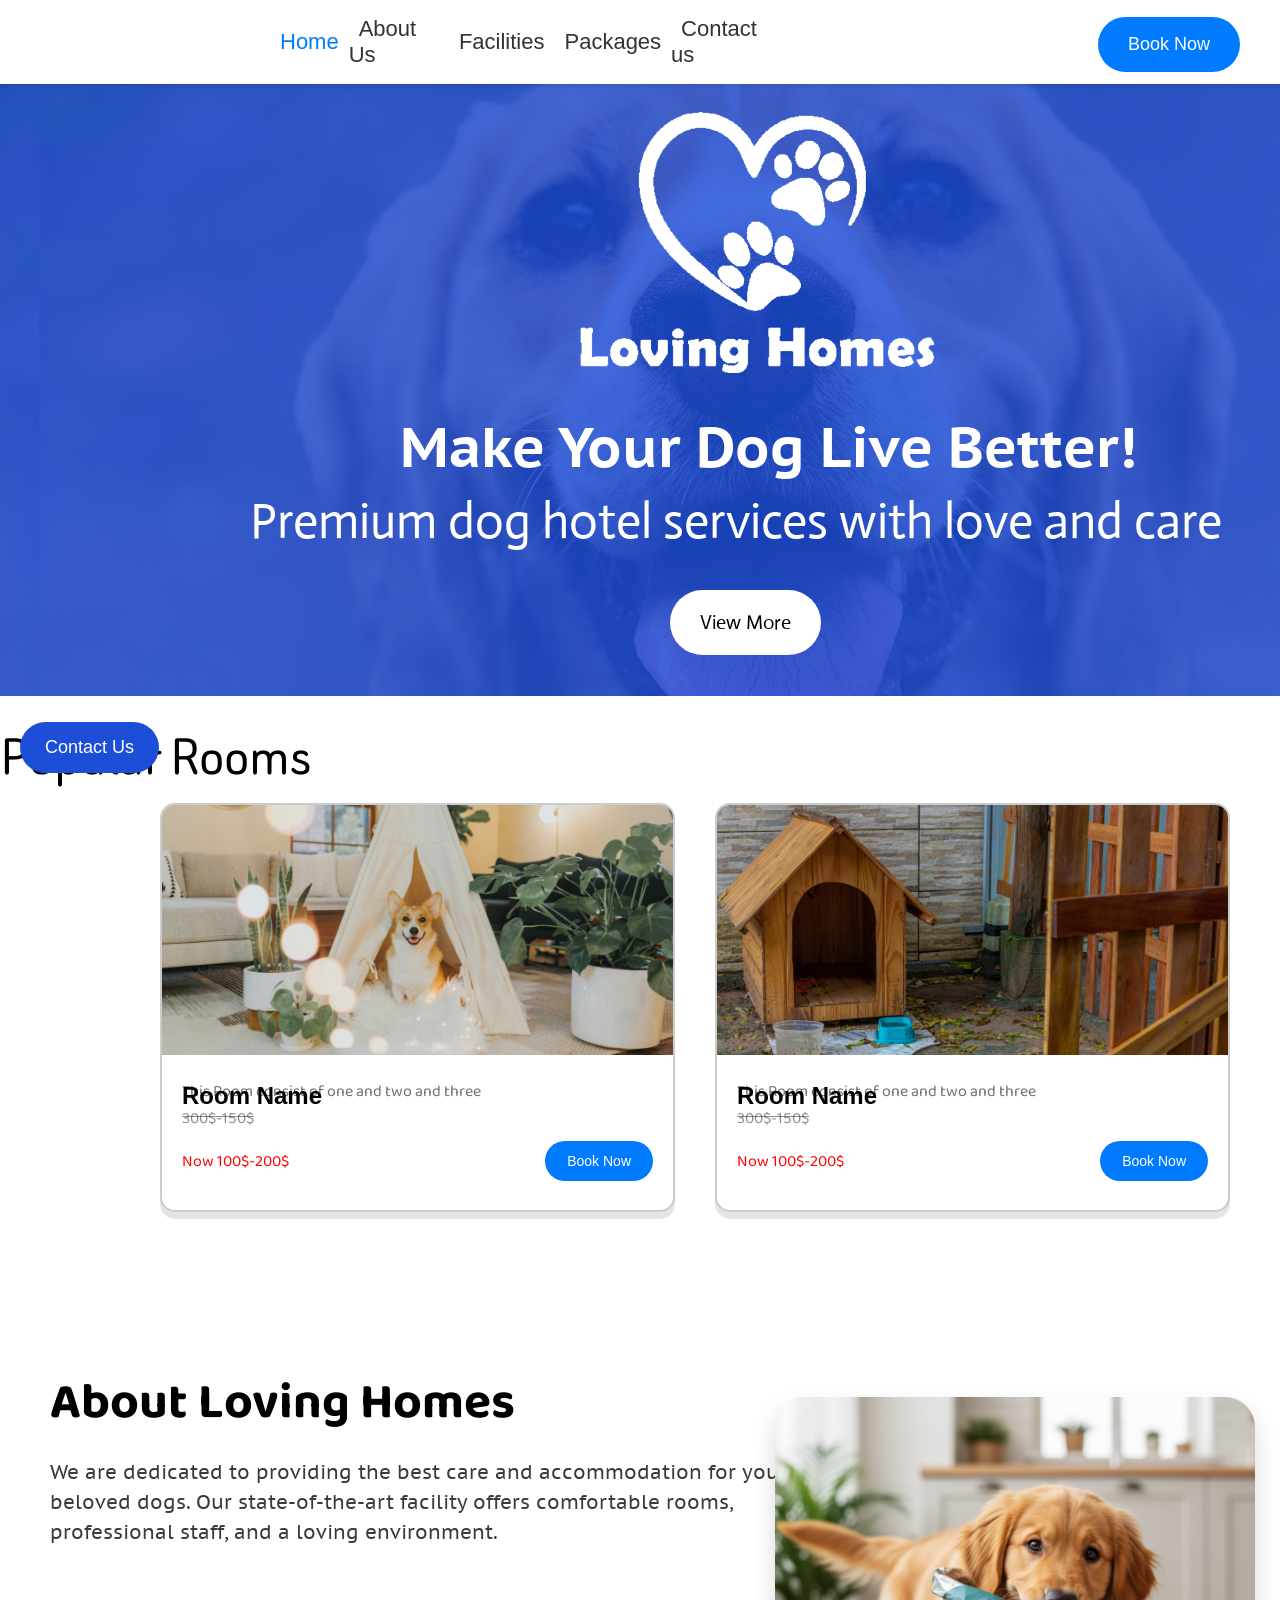
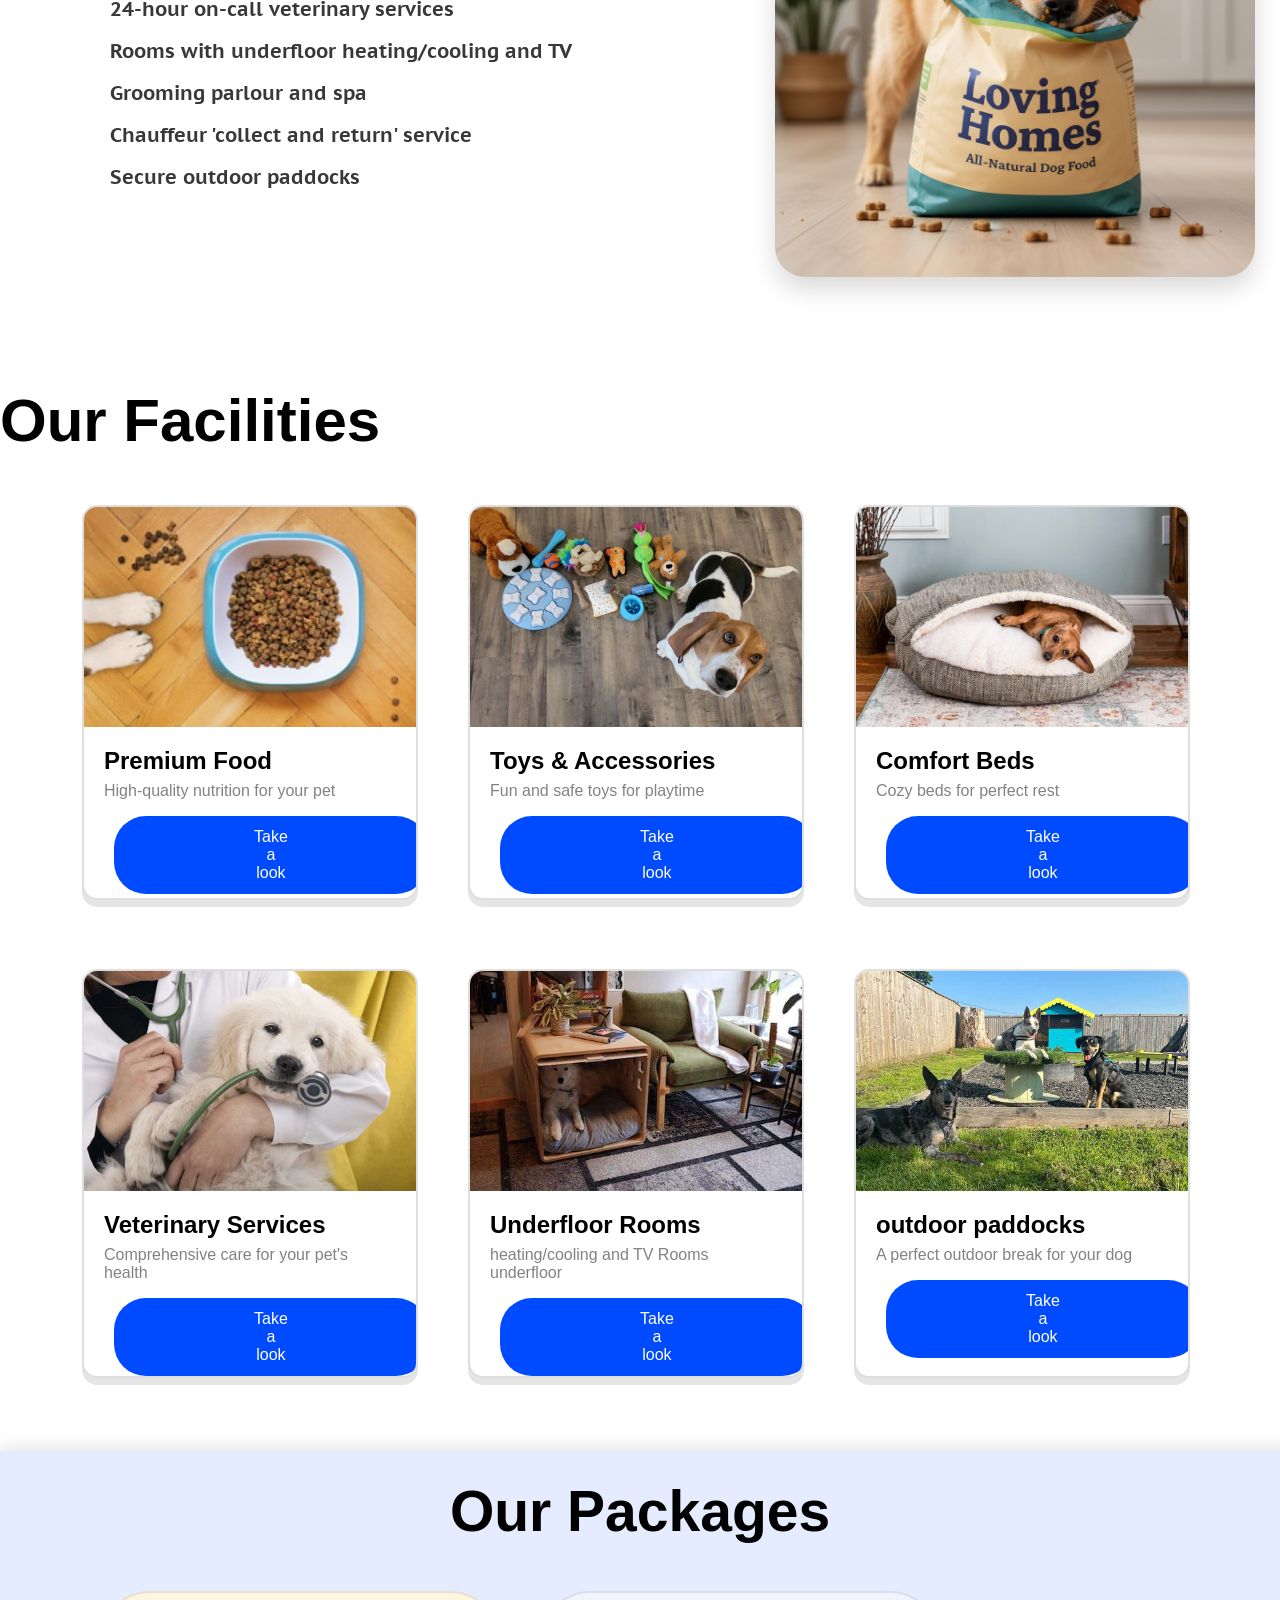
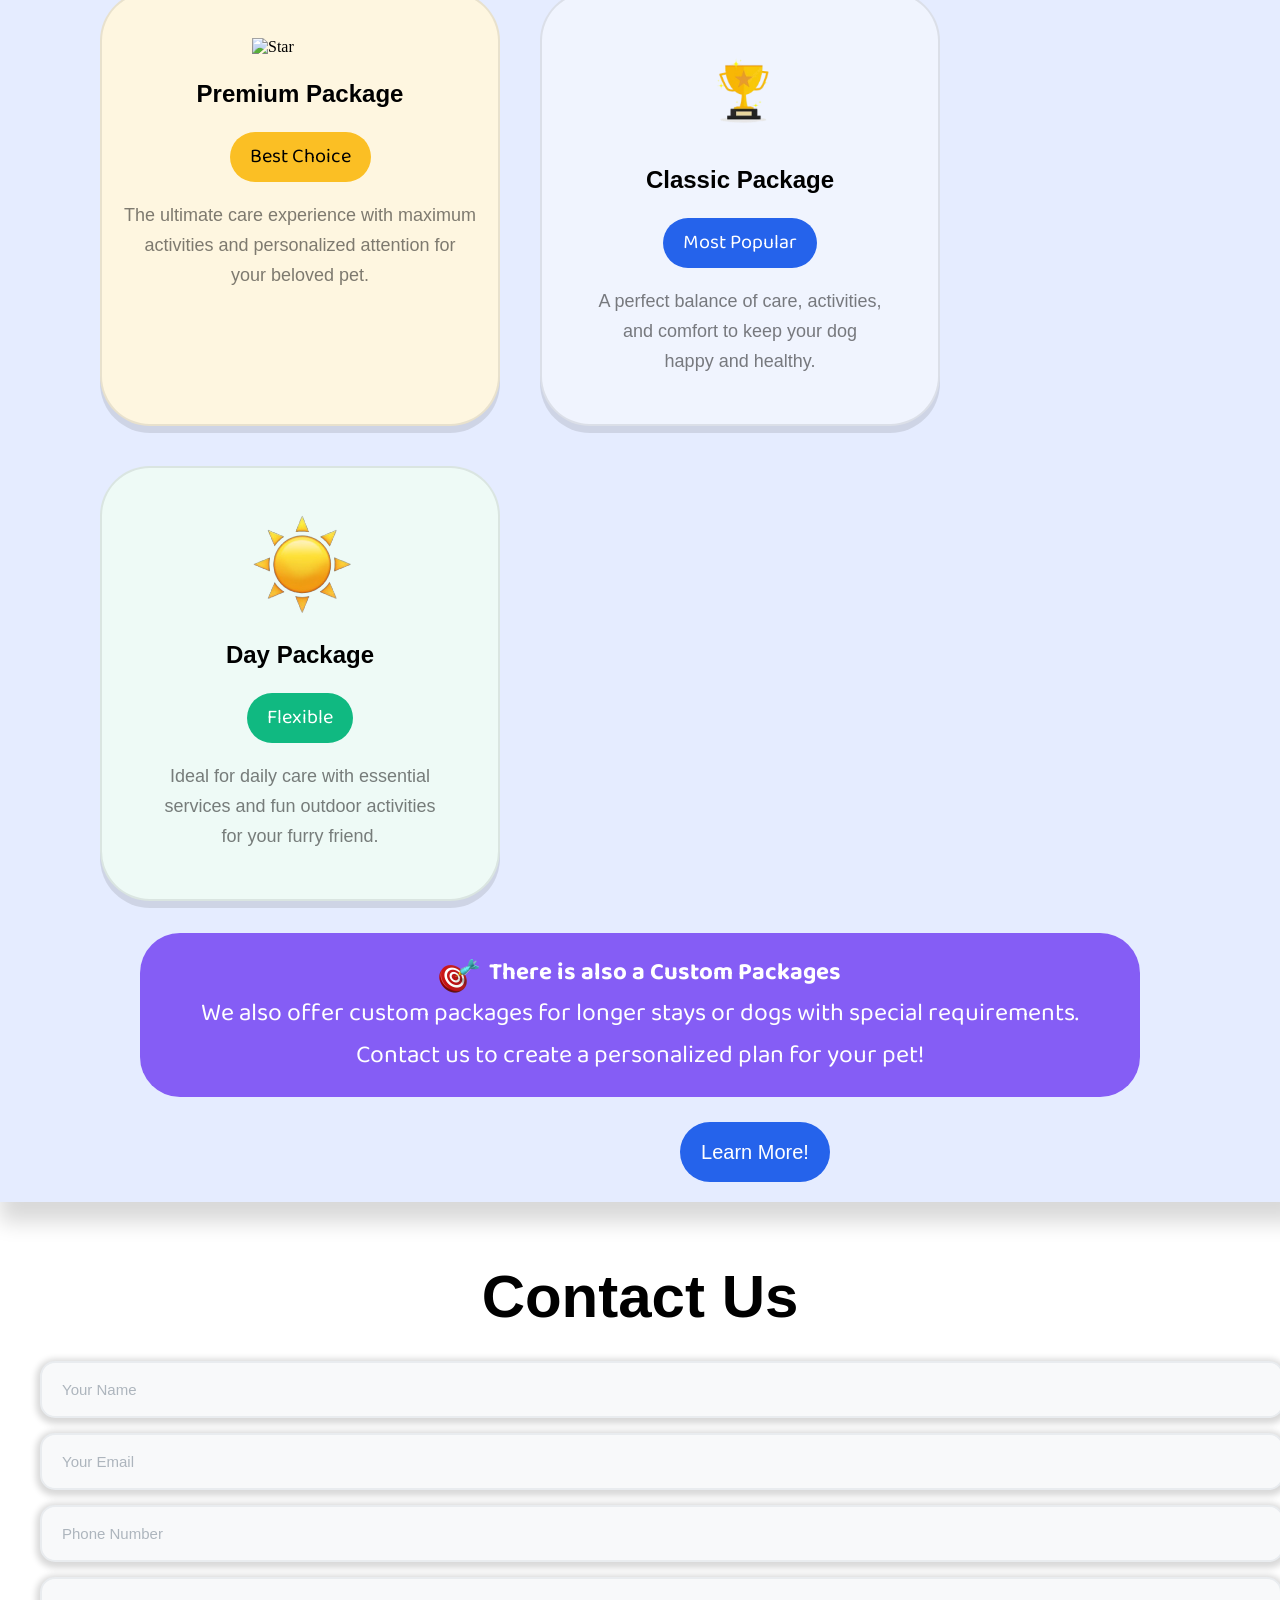
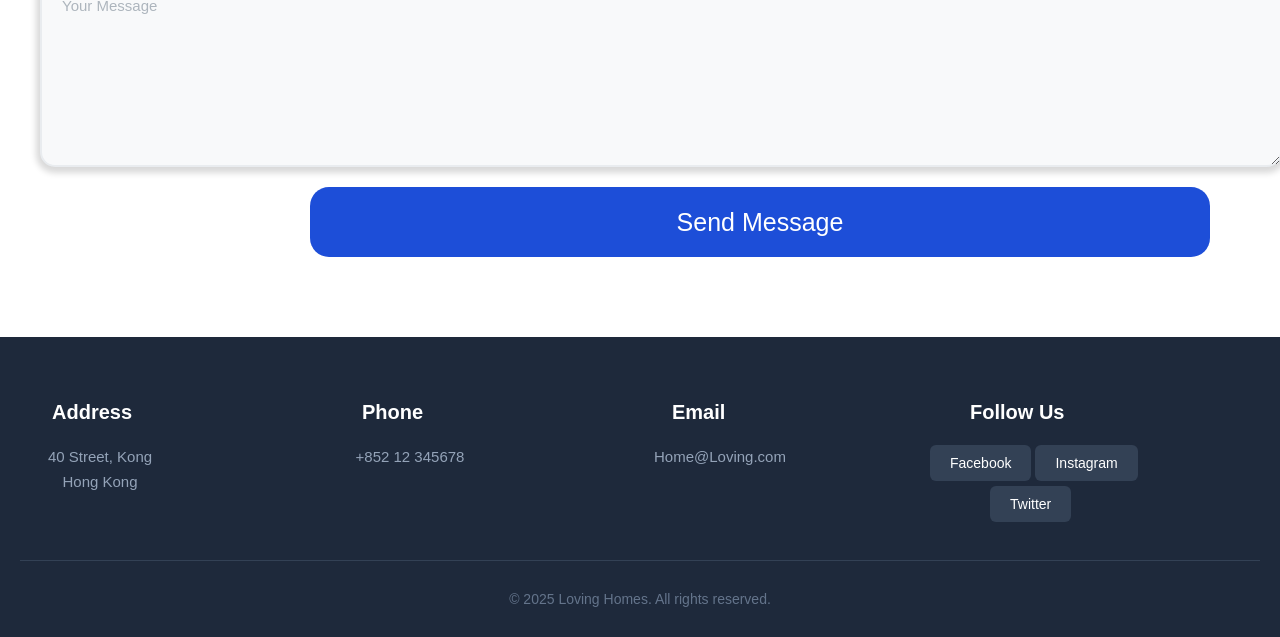
==== Homepage.html @ ef394ba6 "Add files via upload" ====
<!DOCTYPE html>
<html lang="en">
<head>
    <meta charset="UTF-8">
    <meta name="viewport" content="width=device-width, initial-scale=1.0">
    <title>Home Page</title>
    <link rel="stylesheet" href="HomePage.css">
    <link rel="stylesheet" href="https://cdnjs.cloudflare.com/ajax/libs/font-awesome/7.0.1/css/all.min.css" integrity="sha512-2SwdPD6INVrV/lHTZbO2nodKhrnDdJK9/kg2XD1r9uGqPo1cUbujc+IYdlYdEErWNu69gVcYgdxlmVmzTWnetw==" crossorigin="anonymous" referrerpolicy="no-referrer" />
    <link rel="preconnect" href="https://fonts.googleapis.com">
<link rel="preconnect" href="https://fonts.gstatic.com" crossorigin>
<link href="https://fonts.googleapis.com/css2?family=Actor&family=Anton&family=Baloo+Da+2:wght@400..800&family=Beiruti:wght@200..900&family=Noto+Kufi+Arabic:wght@100..900&family=Noto+Naskh+Arabic:wght@400..700&family=PT+Sans+Caption:wght@400;700&display=swap" rel="stylesheet">
<script src="Homepage.js"></script>
</head>
<body>
    <nav class="main-nav">
        <div class="logo-container">
            <img src="Imgaes\Untitled-1-Recovered.png"alt="logo">
        </div>
        <ul class="nav-links">
            <li><a href="#home"  class="active">Home</a></li>
            <li><a href="#about">About Us</a></li>
            <li><a href="#Facilities">Facilities</a></li>
            <li><a href="#Packages">Packages</a></li>
            <li><a href="#contact">Contact us</a></li>
            <div class="space">
        <button class="nav_btn">Book Now</button>
    </div>
        </ul>
    </nav>
    <section id="home">
    <div class="backblue">
        <div>
            <p class="maket">Make Your Dog Live Better!</p>
            <div>
            <p class="pret">Premium dog hotel services with love and care</p>
            <div class="blueimg">
            <button class="btn_img">View More</button>
            <img class="dogimg" src="Imgaes\backblueworkb.png" alt="blue backround">
        </div>
    </div>
</div>
</div>
</section>
 <section id="popular-rooms">
<div class="poproom">  
    <p class="roomtxt">Popular Rooms</p>
    <div>
        <button class="btn_pop">Contact Us</button>
    </div>
<div class="room_grid">
    <div class="room_card">
        <div class="room_image">
        <img src="Imgaes\Cards\image.png" alt="Room 1 image">
        </div>
        <div class="card_content">
        <h2>Room Name</h2>
        <i class="fa-regular fa-bookmark"></i>
        <p>This Room consist of one and two and three <br> <del>300$-150$</del> </p>
        <p class="redtext">Now 100$-200$</p>
        <div class="card_button">
        <button>Book Now</button>
        </div>
    </div>
    </div>
    <div class="room_card">
    <div class="room_image">
    <img src="Imgaes\Cards\room2.png" alt="Room 2 image">
        </div>
    <div class="card_content">
        <h2>Room Name</h2>
        <i class="fa-regular fa-bookmark"></i>
        <p>This Room consist of one and two and three <br><del>300$-150$</del></p>
        <p class="redtext">Now 100$-200$</p>
        <div class="card_button">
        <button>Book Now</button>
        </div>
        </div>
    </div>
</div>
</div>  
</section>
<section id="about">
<div class="about" >
    <div class="about_text">
        <h1>About Loving Homes</h1>
        <p>We are dedicated to providing the best care and accommodation for your <br>beloved dogs. Our state-of-the-art facility offers comfortable rooms,<br> professional staff, and a loving environment.</p>
    <div class="about_image">
        <div class="about-content">
            <ul class="about_list">
                <li><i class="fa-regular fa-circle-check"></i>24-hour on-call veterinary services</li>
                <li><i class="fa-regular fa-circle-check"></i>Rooms with underfloor heating/cooling and TV</li>
                <li><i class="fa-regular fa-circle-check"></i>Grooming parlour and spa</li>
                <li><i class="fa-regular fa-circle-check"></i>Chauffeur 'collect and return' service</li>
                <li><i class="fa-regular fa-circle-check"></i>Secure outdoor paddocks</li>
            </ul>
        </div>
        <div class="about-image">
            <img src="Imgaes\about.png" alt="About Us Image">
        </div>
</div>
</div>
</div>
</section>
<section id="Facilities">
<div class="ourproducts">
    <h1>Our Facilities</h1>
    <div class="pro_grid">
        <div class="pro_card" >
            <img class="pro_image" src="Imgaes\products\food.png" alt="Premium Food" >
        <div class="pro_content"> 
            <h2 class="pro_h2" >Premium Food</h2>
            <p>High-quality nutrition for your pet</p>
            <button class="pro_btn">Take a look</button>
        </div>
    </div>

        <div class="pro_card" >
            <img class="pro_image" src="Imgaes\products\toy & Acc.png" alt="Toys & Accessories " >
            <div class="pro_content"> 
            <h2 class="pro_h2" >Toys & Accessories</h2>
            <p>Fun and safe toys for playtime</p>
            <button class="pro_btn">Take a look</button>
        </div>
    </div>
    
        <div class="pro_card" >
            <img class="pro_image" src="Imgaes\products\bed.png" alt="Comfort Beds" >
            <div class="pro_content"> 
            <h2 class="pro_h2" >Comfort Beds</h2>
            <p>Cozy beds for perfect rest</p>
            <button class="pro_btn">Take a look</button>
            </div>
    </div>
    </div>
    </div>
    <div class="pro_grid">
        <div class="pro_card" >
            <img class="pro_image" src="Imgaes\products\Dog-during-vet-visit_resized.jpg" alt="Premium Food" >
        <div class="pro_content"> 
            <h2 class="pro_h2" >Veterinary Services</h2>
            <p>Comprehensive care for your pet's health</p>
            <button class="pro_btn">Take a look</button>
        </div>
    </div>

        <div class="pro_card" >
            <img class="pro_image" src="Imgaes\products\fable-crate-design-1024x683-2.jpg" alt="Toys & Accessories " >
            <div class="pro_content"> 
            <h2 class="pro_h2" >Underfloor Rooms</h2>
            <p>heating/cooling and TV Rooms underfloor</p>
            <button class="pro_btn">Take a look</button>
        </div>
    </div>
    
        <div class="pro_card" >
            <img class="pro_image" src="Imgaes\products\Oak-Paddock-Safe-Space-For-Dogs-2025.jpg" alt="Comfort Beds" >
            <div class="pro_content"> 
            <h2 class="pro_h2" >outdoor paddocks</h2>
            <p>A perfect outdoor break for your dog</p>
            <button class="pro_btn">Take a look</button>
            </div>
    </div>
    </div>
    </div>
    </section>
    <section id="Packages">
    <div class="back_pack" >
    <div class="Our_Packages" >
        <h1>Our Packages</h1>
    </div>
        <div class="packages_grid">
        <div class="packages_card" id="pack1">
            <img class="pack_image" src="Imgaes\packages\star.png" alt="Star">
            <p class="pack_h">Premium Package</p>
            <button class="pack_btn" id="yel_btn">Best Choice</button>
            <p class="pack_txt" >The ultimate care experience with maximum <br>activities and personalized attention for<br>your beloved pet.</p>
        </div>
    
    <div class="packages_card" id="pack2">
            <img class="pack_image" src="Imgaes\Packages\cup.png" alt="cup">
            <p class="pack_h">Classic Package</p>
            <button class="pack_btn" id="bl_btn">Most Popular</button>
            <p class="pack_txt" >A perfect balance of care, activities, <br>and comfort to keep your dog<br>happy and healthy.</p>
        </div>

    <div class="packages_card" id="pack3">
            <img class="pack_image" src="Imgaes\Packages\sun.png" alt="sun">
            <p class="pack_h">Day Package</p>
            <button class="pack_btn" id="gre_btn">Flexible</button>
            <p class="pack_txt" >Ideal for daily care with essential<br>services and fun outdoor activities<br>for your furry friend.</p>
        </div>
    </div>
    <br> <br> <br> <br>
    <div class="custom_card" >
        <div class="father_cust" >
    <img class="cust_img" src="Imgaes\Packages\custom.png" alt="custom">
    <h1 class="cust_h">There is also a Custom Packages</h1>
    </div>
    <p class="cust_txt">We also offer custom packages for longer stays or dogs with special requirements.<br>Contact us to create a personalized plan for your pet!</p>
    </div>
    <button class="packages_btn" >Learn More!</button>
    </div>
    </section>
    <section id="contact">
    <div class="Contact_us">
        <div class="Contact_txt"><P>Contact Us</P></div>
        <div class="Contact_filed">
        <input class="in_name" type="text" placeholder="Your Name" name="username">
        <input class="in_email" type="text" placeholder="Your Email" name="email">
        <input class="in_phone" type="tel" placeholder="Phone Number" name="phone" >
        <textarea class="in_message" type="text" placeholder="Your Message" name="message"></textarea>
        </div>
        <button class="btn_Contact" >Send Message</button>
    </div>
</section>
<footer class="footer">
    <div class="footer_container">
        <div class="footer_item">
            <div class="footer_title">
            <i class="fa-solid fa-location-dot"></i>
            <h1>Address</h1>
            </div>
            <p class="footer_text">40 Street, Kong<br>Hong Kong</p>
        </div>

        <div class="footer_item">
            <div class="footer_title">
            <i class="fa-solid fa-phone"></i>
            <h1>Phone</h1>
            </div>
            <p class="footer_text">+852 12 345678</p>
        </div>

        <div class="footer_item">
            <div class="footer_title">
            <i class="fa-regular fa-envelope"></i>
            <h1>Email</h1>
        </div>
        <p class="footer_text">Home@Loving.com</p>
        </div>

        <div class="footer_item">
            <div class="footer_title">
                <h1>Follow Us</h1>
            </div>
            <div class="social-buttons">
            <a href="#" class="social_btn" id="Facebook">Facebook</a>
            <a href="#" class="social_btn" id="Instagram">Instagram</a>
            <a href="#" class="social_btn" id="Twitter">Twitter</a>
        </div>
    </div>
</div>

    <div class="footer_copyright">
     <p>© 2025 Loving Homes. All rights reserved.</p>
    </div>
</footer>
<script src="Homepage.js"></script>
</html>
---- HomePage.css ----
body {
    margin: 0;
    padding: 0;
}
.main-nav {
    display: flex; 
    justify-content: center; 
    align-items: center; 
    background-color: white; 
    padding: 5px 50px; 
    box-shadow: 0 2px 4px rgba(0, 0, 0, 0.1); 
    position: fixed;
    top: 0;
    right: -30px;
    z-index: 1000;
}
.logo-container img {
    margin-right: 1400px;
    height: 70px;
    width: auto;
    margin-left: -20px;
}
.nav-links {
    position: fixed;
    list-style: none;
    margin-left: 230px; 
    display: flex; 
    font-size: 20px;
    align-items: center;
}
.nav_btn {
    display: flex;
    padding: 17px 30px;
    border: none;
    background-color: #007bff;
    border-radius: 30px;
    color: white;
    font-size: 18px;
    position: fixed;
    margin-top: -25px;
    cursor: pointer;
    transition: 0.3s; 
    transform: translateY(0); 
    right: 40px;
}

.nav_btn:hover {
    transform: translateY(-3px);
    background-color: #005fc4;
}

.space {
    display: flex;
    margin-left: 260px;
}

.nav-links li a {
    text-decoration: none;
    color: #333; 
    padding: 5px 10px;
    font-size: 1.1em;
    font-family: Arial, sans-serif;
    transition: color 0.3s;
}

.nav-links li a:hover,
.nav-links li a.active {
    color: #007bff; 
}
.dogimg {
    height: 626px;
    width: auto;
    margin-top: 70px;
    align-items: center;
}
.maket {
    font-size: 3.5rem;
    color: #ffffff;
    margin-bottom: 1rem;
    font-weight: bold;
    font-family: "PT Sans Caption", sans-serif;
    font-weight: 700;
    font-style: normal;
    position: absolute;
    display: flex;
    margin-top: 410px;
    margin-left: 400px;
}
.pret {
    color: #ffffff;
    font-family: "Actor", sans-serif;
    font-weight: 400;
    font-style: normal;
    font-size: 50px;
    position: absolute;
    display: flex;
    margin-top: 490px;
    margin-left: 250px;
}
.btn_img {
    background-color: #ffffff;
    font-family: "Actor", sans-serif;
    font-style: normal;
    border-radius: 40px;
    cursor: pointer;
    font-size: 20px;
    border: none;
    margin-top: 590px;
    margin-left: 670px;
    position: absolute;
    padding: 20px 30px;
    box-shadow: 3px;
    transition: transform 0.3s, box-shadow 0.3s, background-color 0.3s, color 0.3s; 
    transform: translateY(0); 
}

.btn_img:hover {
    box-shadow: 0 10px 20px rgba(0,0,0,0.2);
    background-color: #007bff;
    color: #ffffff;
    transform: translateY(-3px); 
}
.roomtxt {
    font-family: "Beiruti", sans-serif;
    font-size: 60px;
    font-style: extra-bold;
    margin-top: 20px;
    justify-self: center;
}
.btn_pop {
    background-color: #1d4ed8;
    color: white;
    border: none;
    border-radius: 30px;
    padding: 15px 25px;
    font-size: 18px;
    cursor: pointer;
    transition: transform 0.3s, box-shadow 0.3s, background-color 0.3s, color 0.3s; 
    transform: translateY(0); 
    margin-left: 20px;
    margin-top: -130px;
    display: flex;
}
.btn_pop:hover {
    box-shadow: 0 10px 20px rgba(0,0,0,0.2);
    background-color: #2563eb;
    transform: translateY(-3px); 
}
.room_grid {
    display: grid;
    grid-template-columns: repeat(auto-fit, minmax(400px, 1fr)); 
    margin-right: 150px;
    padding: 30px;
    position: relative;
    left: 130px;
    gap: 40px;
}

.room_card {
    background: white;
    border-radius: 15px;
    overflow: hidden;
    box-shadow: 0 7px 0px rgba(0,0,0,0.1);
    transition: transform 0.3s, box-shadow 0.3s;
    max-width: 530px;
    border: 2px solid #00000034; 
}   

.fa-bookmark {
    left: 450px;
    position: relative;
    bottom: 50px;
    font-size: 22px;
    color: #222222;
    transition: 0.3s ease;
}
.fa-bookmark:hover {
    color: #0019a9;
}
.room_card:hover {
    transform: translateY(-7px);
    box-shadow: 0 12px 24px rgba(0,0,0,0.15);
}
.room_image {
    position: relative;
    height: 250px;
    overflow: hidden;
}

.room_image img {
    width: 100%;
    height: 100%;
    object-fit: cover;
    transition: transform 0.3s;
}

.room_card:hover .room_image img {
    transform: scale(1.03);
}

.card_content {
    border: none;
    padding: 15px 20px 10px 20px; 
}

.card_content h2 {
    font-family: "Bahnschrift", sans-serif;
    color: #000000;
    bottom: 8px;
    position: relative;
}

.card_content p {
    font-family: "Baloo Da 2", sans-serif;
    font-style: normal;
    color: #00000092;
    bottom: 60px;
    position: relative;
}

.card_content del{
    color: rgba(0, 0, 0, 0.447);
}

.card_content .redtext{
    color: red; 
    display: flex;
}

.card_button {
    text-align: right;
    top: -110px; 
    position: relative;
    margin-bottom: -80px;
}

.card_button button {
    background: #007BFF;
    color: white;
    border: none;
    font-size: 14px;
    padding: 12px 22px;
    border-radius: 25px;
    cursor: pointer;
    transition: 0.3s ease;
    margin-bottom: -200px;
}

.card_button button:hover {
    background: #003f83;
}
.about_image{
    display: flex;
    justify-content: space-between;
    
}
.about_image img {
    height: 480px;
    width: auto;
    border-radius: 30px;
    top:-200px;
    position:relative;
    transition: 1s;
    margin-right: 25px;
    box-shadow: 0 12px 24px rgba(0,0,0,0.15);
}
.about_image img:hover {
    transform: translateY(-6px);
}
.about_text {
    font-family: "Baloo Da 2", sans-serif;
    font-optical-sizing: auto;
    font-style: normal;
    margin-left: 50px;
    margin-top: 100px;
}
.about_text h1 {
    font-size: 50px;
    padding-top: 20px;
}
.about_text p {
    font-family: "PT Sans Caption", sans-serif;
    font-weight: 400;
    font-style: bold;
    color: #3b3b3b;
    display: flex;
    line-height: 30px;
    font-size: 20px;
    bottom: 30px;
    position: relative;
}
.about_list {
    font-family: "PT Sans Caption", sans-serif;
    font-weight: 700;
    font-style: normal;
    line-height: 40px;
    list-style: none;
    color:  #383838;
    font-size: 20px;
    position: relative;
    bottom: 30px;
}
.fa-circle-check {
    color: #006dbf;
    font-size: 25px;
    padding-right: 20px;
    position: relative;
    top: 4px;
    transition: 0.3s ease;
    padding-bottom: 32px;
}
.fa-circle-check:hover {
    color: #66b3ff;
    transform: translateY(-2px);
}
.ourproducts h1 {
    font-family: "AR One Sans", sans-serif;
    font-size: 60px;
    font-style: bold;
    font-variation-settings:
    "ARRR" 10;
    justify-self: center;
    margin-top: -100px;
}
.pro_grid {
    display:grid;
    grid-template-columns: repeat(auto-fill, minmax(300px, 1fr));
    position: relative;
    gap: 50px;
    justify-content: center;
    margin-left: 172px;
    right: 90px;
}

.pro_card {
    height: 80% ;
    background-color: white;
    border-radius: 15px;
    padding-bottom: 20px;
    overflow: hidden;
    transition: transform 0.3s ease, box-shadow 0.3s ease;
    border: 2px solid #00000021;
    box-shadow: 0 7px 0px rgba(0,0,0,0.1);
    
}

.pro_card:hover {
    transform: translateY(-10px);
    box-shadow: 0 15px 30px rgba(0, 0, 0, 0.15);
}

.pro_image {
    width: 100%;
    height: 220px;
    object-fit: cover;
}

.pro_content {
    padding: 18px 20px;
}

.pro_content h2 {
    font-family: "AR One Sans", sans-serif;
    font-style: bold;
    font-size: 24px;
    position: relative;
    font-weight: 600;
    bottom: 22px;
}

.pro_content p {
    font-family: "AR One Sans", sans-serif;
    font-size: 60px;
    font-style: bold;
    color: #828282;
    position: relative;
    font-size: 16px;
    bottom: 35px;
}
.pro_btn {
    position: relative;
    top: -35px;
    left: 10px;
}

.pro_content button {
    background-color: #004bff;
    color: white;
    border: none;
    padding: 12px 140px;
    border-radius: 32px;
    cursor: pointer;
    font-size: 16px;
    transition: 0.3s ease;
}
.pro_content button:hover {
    background-color: #003bd1;
}
.Our_Packages {
    font-family: "AR One Sans", sans-serif;
    font-size: 38px;
    font-style: semi-bold;
    text-align: center;
    margin-top: -70px;
    
}
.packages_grid {
    display: grid;
    grid-template-columns: repeat(auto-fit, minmax(400px, 300px)); 
    position: relative;
    margin-left: 100px;
    gap: 40px;
}
.packages_card {
    border-radius: 50px;
    box-shadow: 0 7px 0px rgba(0,0,0,0.1);
    transition: transform 0.3s;
    max-width: 400px;
    padding-bottom: 30px;
    padding-top: 25px;
    border: 2px solid #00000016; 
}
.packages_card:hover {
    transform: translateY(-7px);
}
.pack_txt {
    font-family: "AR One Sans", sans-serif;
    font-size: 18px;
    font-style: bold;
    text-align: center;
    opacity: 50%;
    line-height: 30px;
}
.pack_btn {
    font-family: "Baloo Da 2", sans-serif;
    border: none;
    font-size: 20px;
    padding: 8px 20px;
    border-radius: 25px;
    transition: 0.3s ease;  
    display: block;
    margin: auto;
}
.pack_btn:hover {
    transform: translateY(-3px); 
}
#yel_btn {
    background-color: #fbbf24;
    color: black;
}
#yel_btn:hover {
    background-color: #fbb324;
}
#bl_btn {
    background-color: #2563eb;
    color: rgb(255, 255, 255);
}
#bl_btn:hover {
    background-color: #0051ff;
}
#gre_btn {
    
    background-color: #10b981;
    color: rgb(255, 255, 255);
}
#gre_btn:hover {
    background-color: #11d896;
}
.pack_h {
    font-family: "AR One Sans", sans-serif;
    font-weight: bold;
    font-size: 24px;
    text-align: center;
}
.pack_image {
    margin-left: 150px;
    height: 100px;
    width: auto;
    margin-top: 20px;
}
#pack1 {
    background-color: #fef6e0;
    transition: 0.3s ease;
}
#pack1:hover {
    background-color: #ffedba;
}
#pack2 {
    background-color: #f0f4fe;
    transition: 0.3s ease;
}
#pack2:hover {
    background-color: #d4e0ff;
}
#pack3 {
    background-color: #eefaf6;
    transition: 0.3s ease;
}
#pack3:hover {
    background-color: #d5fff1;
}
.back_pack {
    box-shadow: 10px 10px 20px 10px rgba(0, 0, 0, 0.151);
    background-color: #e5ecff;
    margin-bottom: 30px;
    padding-top: 50px;
}
.custom_card {
    background-color: #855df5;
    border-radius: 40px;
    max-width: 1000px;
    color: white;
    margin: auto;
    margin-top: -40px;
    transition: 0.3s ease;
}
.custom_card:hover {
    background-color: #7f50ff;
    transform: translateY(-3px); 
}
.father_cust {
    display: flex;
    justify-content: center;
    
}
.cust_img {
    height: 40px;
    width: auto;
    margin-top: 20px;
    padding-right: 10px;
}
.cust_h {
    font-family: "Baloo Da 2", sans-serif;
}
.cust_txt {
    font-family: "Baloo Da 2", sans-serif;
    text-align: center;
    margin-top: -20px;
    font-size: 25px;
    padding-bottom: 20px;
}
.packages_btn {
    border:  none;
    border-radius: 30px;
    background-color: #2563eb;
    color: white;
    height: 60px;
    width: 150px;
    font-size: 20px;
    margin-left: 680px;
    transition: 0.3s ease;
    cursor: pointer;
    margin-bottom: 20px;
}
.packages_btn:hover {
    background-color: #005fc4;
    transform: translateY(-3px);
}
.Contact_txt {
    font-family: "AR One Sans", sans-serif;
    font-size: 60px;
    font-weight: bold;
    text-align: center;
}
.Contact_filed {
    max-width: 1200px;
    margin: auto ;
    margin-top: -50px;
    margin-left: auto;
    padding: 20px;
    display: flex;
    flex-direction: column;
    gap: 15px; 
    font-family: "AR One Sans", sans-serif;
}


.Contact_filed input {
    width: 100%;
    padding: 18px 20px;
    font-size: 15px;
    color: #333;
    background-color: #f8f9fa;
    border: 2px solid #e9ecef;
    border-radius: 15px;
    outline: none;
    transition: all 0.3s ease;
    box-shadow: 0px 2px 6px 4px rgba(0, 0, 0, 0.151);
}

.Contact_filed input::placeholder {
    color: #adb5bd;
    font-size: 15px;
}


.Contact_filed input:focus {
    background-color: #ffffff;
    border-color: #6c757d;
    box-shadow: 0 4px 12px rgba(0, 0, 0, 0.08);
}

.in_message {
    box-shadow: 0px 2px 6px 4px rgba(0, 0, 0, 0.151);
    color: #333;
    background-color: #f8f9fa;
    border: 2px solid #e9ecef;
    outline: none;
    height: 150px;
    font-family: "AR One Sans", sans-serif;
    padding: 18px 20px;
    transition: 0.3s ease;
    border-radius: 15px;
    margin-right: -42px;
}
.in_message::placeholder {
    color: #adb5bd;
    font-size: 15px;
}
.in_message:focus {
    background-color: #ffffff;
    border-color: #6c757d;
    box-shadow: 0 4px 12px rgba(0, 0, 0, 0.08);
}
.btn_Contact {
    background-color: #1d4ed8;
    border-radius: 19px;
    color: white;
    border: none;
    font-size: 18px;
    cursor: pointer;
    transition: 0.3s; 
    width: 900px ;
    height: 70px;
    font-size: 25px;
    margin-left: 310px;
    font-family: "AR One Sans", sans-serif;
}
.btn_Contact:hover {
    transform: translateY(3px);
    background-color: #225dff;
}
.footer {
    background-color: #1e293b;
    padding: 50px 20px 30px;
    margin-top: 80px;
}

.footer_container {
    max-width: 1200px;
    margin: 0 auto;
    display: grid;
    grid-template-columns: repeat(auto-fit, minmax(220px, 1fr));
    gap: 40px;
    padding-bottom: 30px;
}

.footer_item {
    display: flex;
    flex-direction: column;
    gap: 12px;
}

.footer_title {
    display: flex;
    align-items: center;
    gap: 12px;
    font-size: 17px;
    font-weight: 600;
    color: #ffffff;
    font-family: "AR One Sans", sans-serif;
    margin-bottom: 5px;
}

.footer_title i {
    color: #3b82f6;
    font-size: 20px;
}
.footer_title h1 {
    font-size: 20px;
}
.footer_text {
    color: #94a3b8;
    font-size: 15px;
    line-height: 1.7;
    font-family: "Inter", sans-serif;
    margin-left: -150px;
    text-align: center;
    margin-top: -10px;
}

.social_buttons {
    display: flex;
    gap: 12px;
    flex-wrap: wrap;
}

.social_btn {
    background-color: #334155;
    color: #ffffff;
    padding: 10px 20px;
    border-radius: 6px;
    text-decoration: none;
    font-size: 14px;
    font-family: "Inter", sans-serif;
    transition: all 0.4s ease;
    position: relative;
    right: 40px;
}

.social_btn:hover {
    background-color: #475569;
    transform: translateY(-2px);
    border-color: #64748b;
}

.footer_copyright {
    text-align: center;
    padding-top: 30px;
    border-top: 1px solid #334155;
    margin-top: 20px;
}

.footer_copyright p {
    color: #64748b;
    font-size: 14px;
    font-family: "Inter", sans-serif;
    margin: 0;
}
#Facebook:hover {
    background-color: #106afe;
}
#Instagram:hover {
    background-color: #ea396f;
}
#Twitter {
    top:23px;
    left: 20px;
}
#Twitter:hover {
    background-color: #249ef0;
}
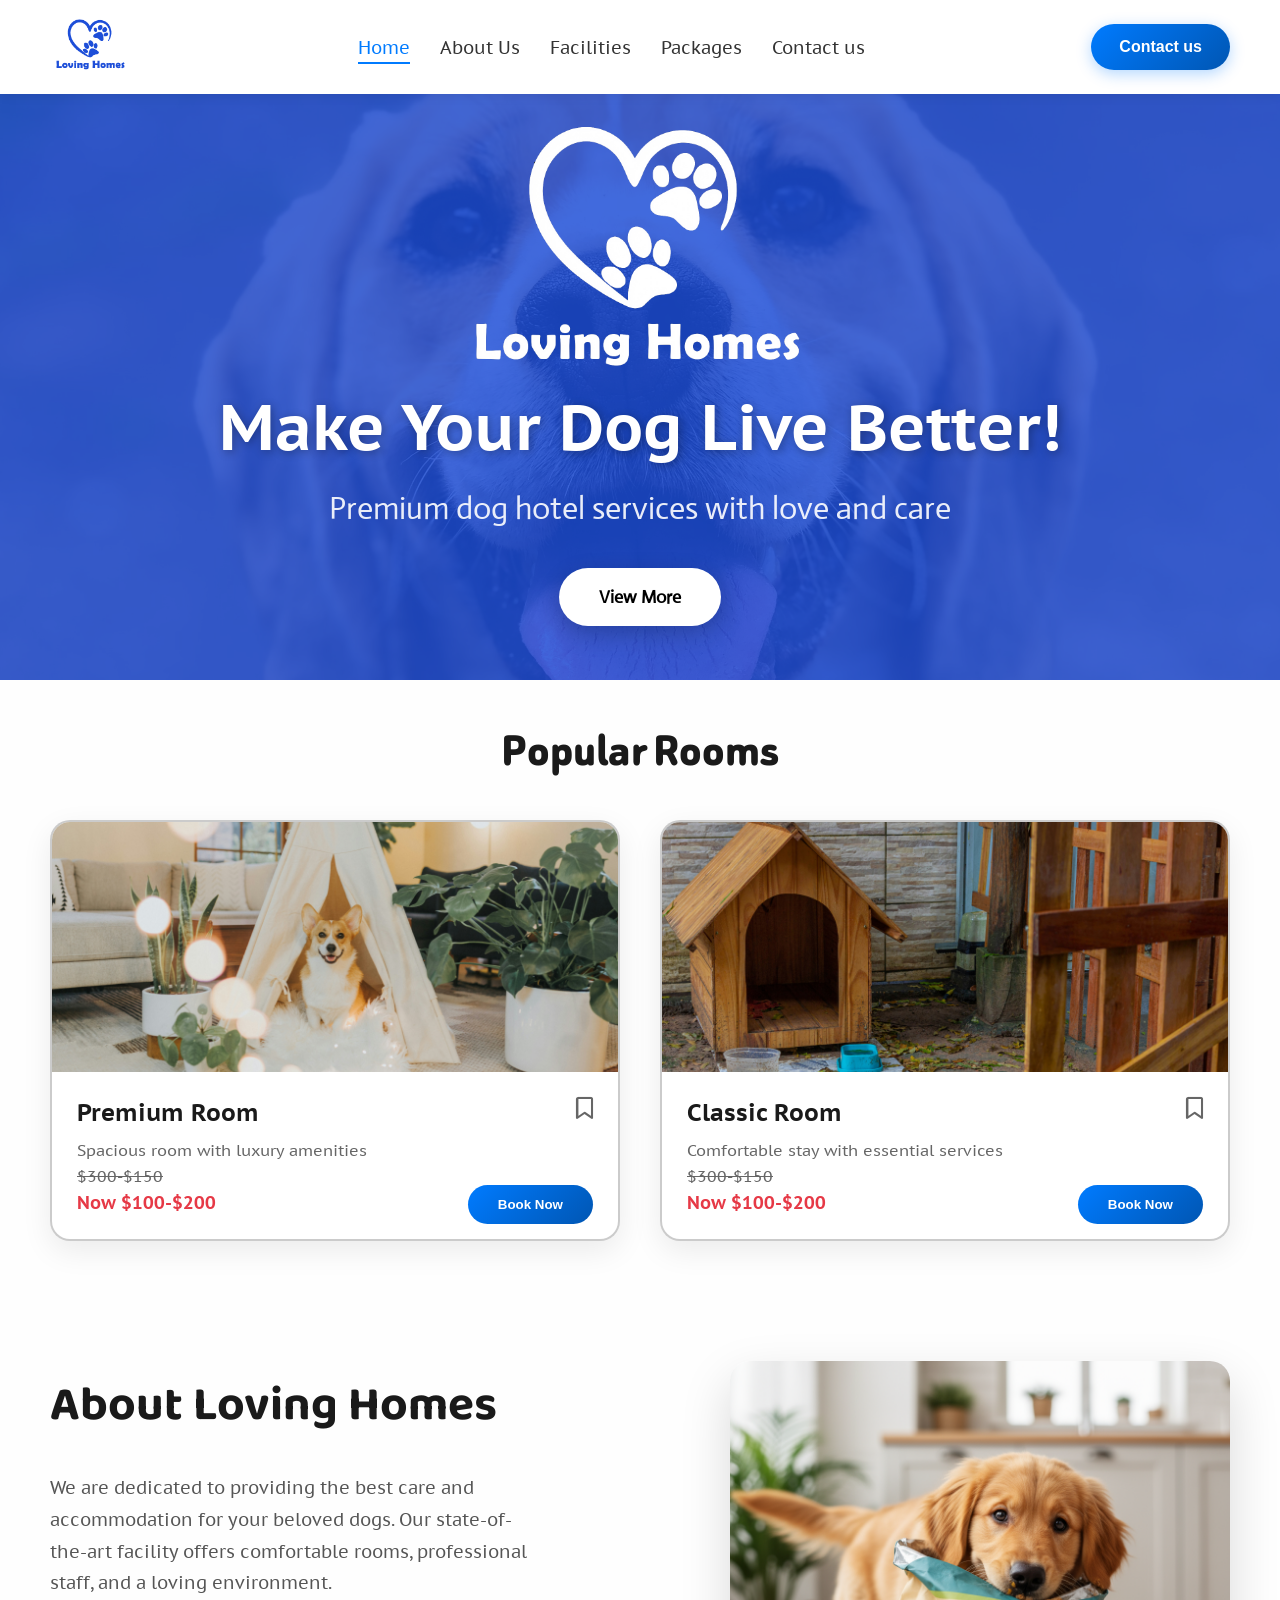
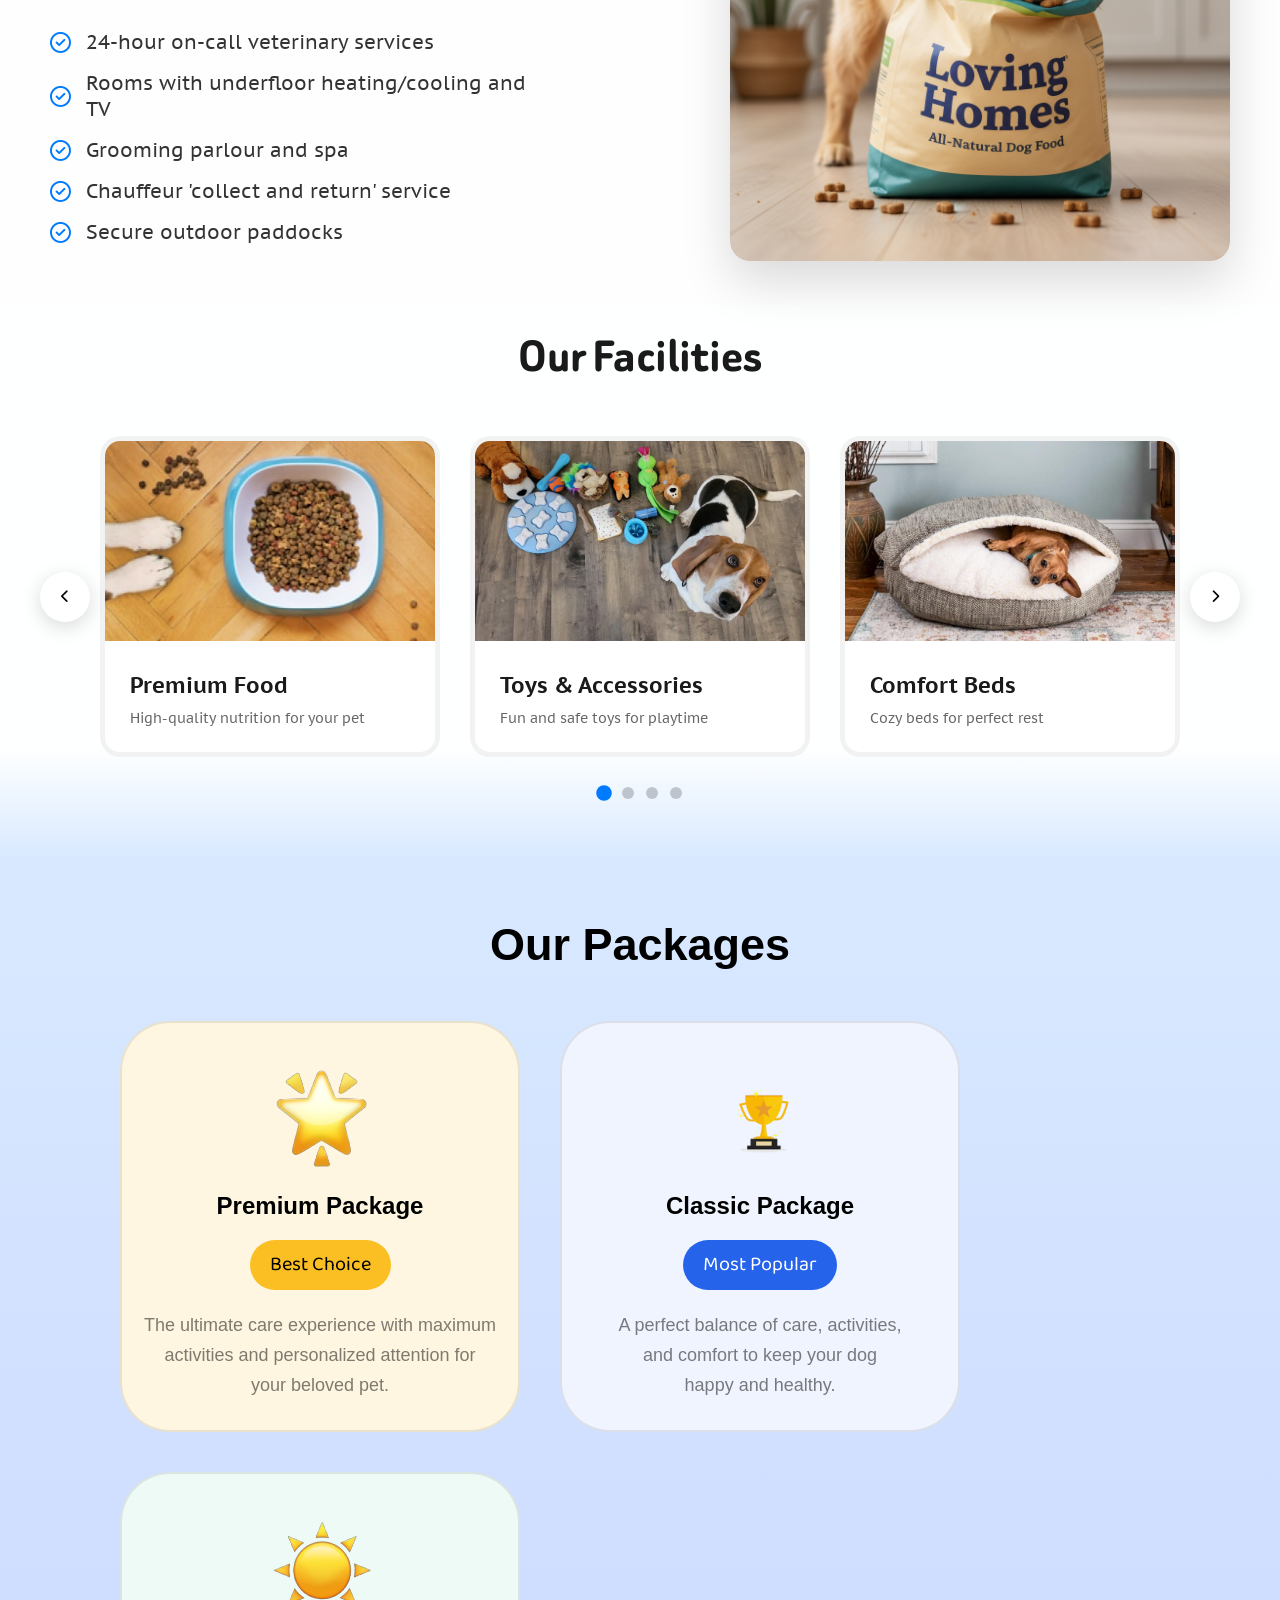
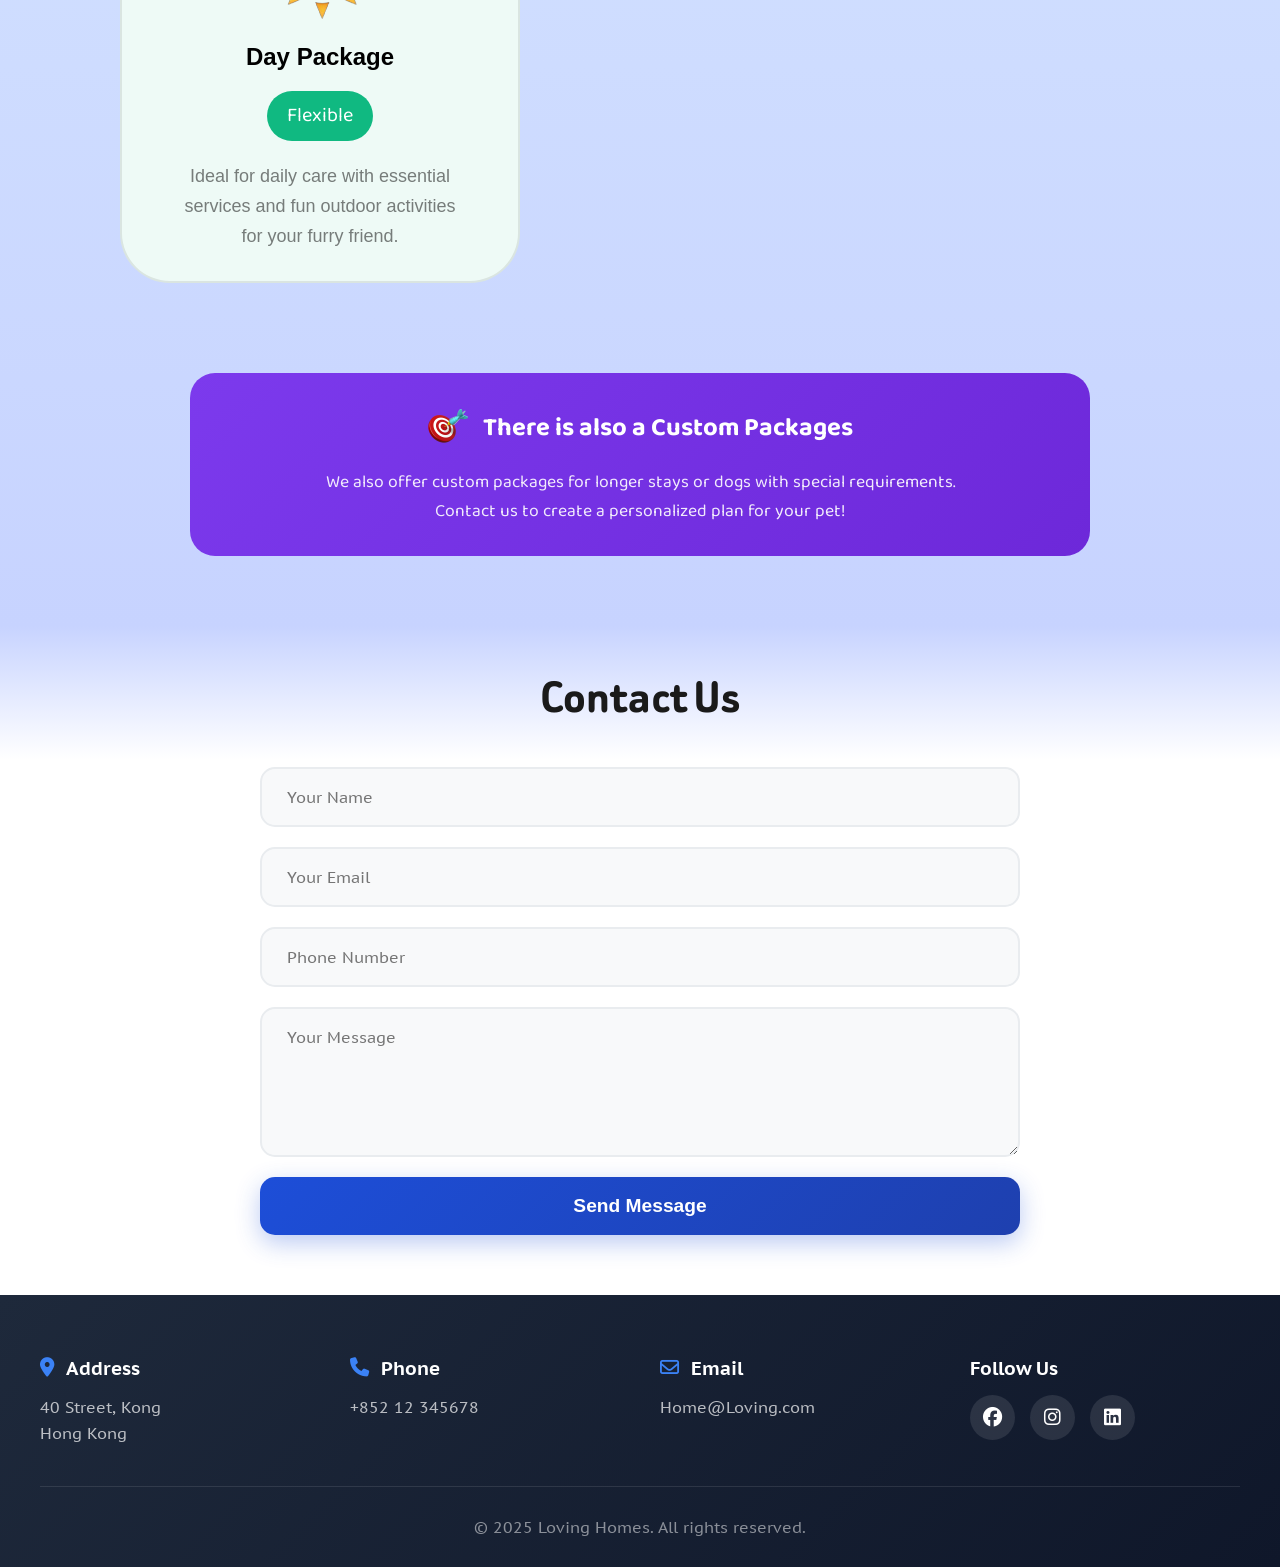
==== commit b5f54cc6: "Add files via upload" ====
--- a/Homepage.html
+++ b/Homepage.html
@@ -3,257 +3,324 @@
 <head>
     <meta charset="UTF-8">
     <meta name="viewport" content="width=device-width, initial-scale=1.0">
-    <title>Home Page</title>
+    <title>Loving Homes - Premium Dog Hotel</title>
+    <meta name="keywords" content="dog boarding Hong Kong, pet hotel Hong Kong, dog daycare, pet care services">
+    <meta name="description" content="Choose from our Premium, Classic, or Day care packages. Professional dog boarding with multiple walks, private areas, grooming, and daily updates in Hong Kong.">
     <link rel="stylesheet" href="HomePage.css">
-    <link rel="stylesheet" href="https://cdnjs.cloudflare.com/ajax/libs/font-awesome/7.0.1/css/all.min.css" integrity="sha512-2SwdPD6INVrV/lHTZbO2nodKhrnDdJK9/kg2XD1r9uGqPo1cUbujc+IYdlYdEErWNu69gVcYgdxlmVmzTWnetw==" crossorigin="anonymous" referrerpolicy="no-referrer" />
+    <link rel="stylesheet" href="https://cdnjs.cloudflare.com/ajax/libs/font-awesome/6.5.0/css/all.min.css" crossorigin="anonymous" referrerpolicy="no-referrer" />
     <link rel="preconnect" href="https://fonts.googleapis.com">
-<link rel="preconnect" href="https://fonts.gstatic.com" crossorigin>
-<link href="https://fonts.googleapis.com/css2?family=Actor&family=Anton&family=Baloo+Da+2:wght@400..800&family=Beiruti:wght@200..900&family=Noto+Kufi+Arabic:wght@100..900&family=Noto+Naskh+Arabic:wght@400..700&family=PT+Sans+Caption:wght@400;700&display=swap" rel="stylesheet">
-<script src="Homepage.js"></script>
+    <link rel="preconnect" href="https://fonts.gstatic.com" crossorigin>
+    <link href="https://fonts.googleapis.com/css2?family=Actor&family=Anton&family=Baloo+Da+2:wght@400..800&family=Beiruti:wght@200..900&family=PT+Sans+Caption:wght@400;700&display=swap" rel="stylesheet">
 </head>
 <body>
     <nav class="main-nav">
         <div class="logo-container">
-            <img src="Imgaes\Untitled-1-Recovered.png"alt="logo">
+            <img src="Imgaes/Untitled-1-Recovered.png" alt="Loving Homes Logo">
         </div>
         <ul class="nav-links">
-            <li><a href="#home"  class="active">Home</a></li>
+            <li><a href="#home" class="active">Home</a></li>
             <li><a href="#about">About Us</a></li>
             <li><a href="#Facilities">Facilities</a></li>
             <li><a href="#Packages">Packages</a></li>
             <li><a href="#contact">Contact us</a></li>
-            <div class="space">
-        <button class="nav_btn">Book Now</button>
+        </ul>
+        <button class="nav_btn">Contact us</button>
+    </nav>
+
+    <section id="home">
+        <div class="backblue">
+            <img class="logo-img" src="Imgaes\logo.png" alt="">
+            <div class="hero-content">
+                <h1 class="maket">Make Your Dog Live Better!</h1>
+                <p class="pret">Premium dog hotel services with love and care</p>
+                <button class="btn_img">View More</button>
+            </div>
+        </div>
+    </section>
+
+    <section id="popular-rooms">
+        <div class="poproom">  
+            <div class="section-header">
+                <h2 class="roomtxt">Popular Rooms</h2>
+            </div>
+            <div class="room_grid">
+                <div class="room_card">
+                    <div class="room_image">
+                        <img src="Imgaes/Cards/image.png" alt="Premium Room">
+                    </div>
+                    <div class="card_content">
+                        <h3>Premium Room</h3>
+                        <i class="fa-regular fa-bookmark"></i>
+                        <p>Spacious room with luxury amenities <br><del>$300-$150</del></p>
+                        <div class="redtxxt">
+                            <p class="redtext">Now $100-$200</p>
+                            <div class="card_button">
+                                <button>Book Now</button>
+                            </div>
+                        </div>
+                    </div>
+                </div>
+                <div class="room_card">
+                    <div class="room_image">
+                        <img src="Imgaes/Cards/room2.png" alt="Classic Room">
+                    </div>
+                    <div class="card_content">
+                        <h3>Classic Room</h3>
+                        <i class="fa-regular fa-bookmark"></i>
+                        <p>Comfortable stay with essential services <br><del>$300-$150</del></p>
+                        <div class="redtxxt">
+                            <p class="redtext">Now $100-$200</p>
+                            <div class="card_button">
+                                <button>Book Now</button>
+                            </div>
+                        </div>
+                    </div>
+                </div>
+            </div>  
+        </div>
+    </section>
+
+    <section id="about">
+        <div class="about">
+            <div class="about_text">
+                <h2>About Loving Homes</h2>
+                <div class="about_image2">
+                    <img src="Imgaes/about.png" alt="About Us">
+                </div>
+                <p>We are dedicated to providing the best care and accommodation for your beloved dogs. Our state-of-the-art facility offers comfortable rooms, professional staff, and a loving environment.</p>
+                <ul class="about_list">
+                    <li><i class="fa-regular fa-circle-check"></i>24-hour on-call veterinary services</li>
+                    <li><i class="fa-regular fa-circle-check"></i>Rooms with underfloor heating/cooling and TV</li>
+                    <li><i class="fa-regular fa-circle-check"></i>Grooming parlour and spa</li>
+                    <li><i class="fa-regular fa-circle-check"></i>Chauffeur 'collect and return' service</li>
+                    <li><i class="fa-regular fa-circle-check"></i>Secure outdoor paddocks</li>
+                </ul>
+            </div>
+            <div class="about_image">
+                <img src="Imgaes/about.png" alt="About Us">
+            </div>
+        </div>
+    </section>
+
+    <section id="Facilities">
+        <div class="ourproducts">
+            <h2>Our Facilities</h2>
+            
+            <div class="carousel-container facilities-carousel">
+                <button class="carousel-btn prev-btn" aria-label="Previous">
+                    <i class="fas fa-chevron-left"></i>
+                </button>
+                
+                <div class="carousel-track-container">
+                    <div class="carousel-track">
+                        <div class="carousel-card pro_card">
+                            <img class="pro_image" src="Imgaes/products/food.png" alt="Premium Food">
+                            <div class="pro_content">
+                                <h3>Premium Food</h3>
+                                <p>High-quality nutrition for your pet</p>
+                            </div>
+                        </div>
+                        <div class="carousel-card pro_card">
+                            <img class="pro_image" src="Imgaes/products/toy & Acc.png" alt="Toys & Accessories">
+                            <div class="pro_content">
+                                <h3>Toys & Accessories</h3>
+                                <p>Fun and safe toys for playtime</p>
+                            </div>
+                        </div>
+                        <div class="carousel-card pro_card">
+                            <img class="pro_image" src="Imgaes/products/bed.png" alt="Comfort Beds">
+                            <div class="pro_content">
+                                <h3>Comfort Beds</h3>
+                                <p>Cozy beds for perfect rest</p>
+                            </div>
+                        </div>
+                        <div class="carousel-card pro_card">
+                            <img class="pro_image" src="Imgaes/products/Dog-during-vet-visit_resized.jpg" alt="Veterinary Services">
+                            <div class="pro_content">
+                                <h3>Veterinary Services</h3>
+                                <p>Comprehensive care for your pet's health</p>
+                            </div>
+                        </div>
+                        <div class="carousel-card pro_card">
+                            <img class="pro_image" src="Imgaes/products/fable-crate-design-1024x683-2.jpg" alt="Underfloor Rooms">
+                            <div class="pro_content">
+                                <h3>Underfloor Rooms</h3>
+                                <p>Heating/cooling and TV Rooms</p>
+                            </div>
+                        </div>
+                        <div class="carousel-card pro_card">
+                            <img class="pro_image" src="Imgaes/products/Oak-Paddock-Safe-Space-For-Dogs-2025.jpg" alt="Outdoor Paddocks">
+                            <div class="pro_content">
+                                <h3>Outdoor Paddocks</h3>
+                                <p>A perfect outdoor break for your dog</p>
+                            </div>
+                        </div>
+                    </div>
+                </div>
+                
+                <button class="carousel-btn next-btn" aria-label="Next">
+                    <i class="fas fa-chevron-right"></i>
+                </button>
+            </div>
+            
+            <div class="carousel-dots facilities-dots"></div>
+        </div>
+    </section>
+
+    <!-- Package Details Modal Template -->
+    <div id="packageModalTemplate" style="display: none;">
+        <div class="package-modal-overlay">
+            <div class="package-modal-content">
+                <div class="package-modal-header">
+                    <button class="modal-close-btn">&times;</button>
+                    <div class="package-header-content">
+                        <h2 class="package-title"></h2>
+                        <div class="package-price">
+                            <span class="current-price"></span>
+                            <span class="original-price"></span>
+                            <span class="price-unit"></span>
+                            <span class="package-badge"></span>
+                        </div>
+                    </div>
+                </div>
+                <div class="package-modal-body">
+                    <h3>What's Included</h3>
+                    <div class="features-grid"></div>
+                </div>
+            </div>
+        </div>
     </div>
-        </ul>
-    </nav>
-    <section id="home">
-    <div class="backblue">
-        <div>
-            <p class="maket">Make Your Dog Live Better!</p>
-            <div>
-            <p class="pret">Premium dog hotel services with love and care</p>
-            <div class="blueimg">
-            <button class="btn_img">View More</button>
-            <img class="dogimg" src="Imgaes\backblueworkb.png" alt="blue backround">
+
+    <!-- Simple Booking Modal Template -->
+    <div id="simpleBookingTemplate" style="display: none;">
+        <div class="simple-booking-overlay">
+            <div class="simple-booking-content">
+                <button class="simple-booking-close">&times;</button>
+                <h2 class="simple-booking-title">Book Room</h2>
+                <div class="simple-booking-fields">
+                    <input type="text" name="name" placeholder="Your Name" required>
+                    <input type="email" name="email" placeholder="Your Email" required>
+                    <input type="tel" name="phone" placeholder="Phone Number" required>
+                    <textarea name="message" placeholder="Your Message" required></textarea>
+                    <button class="simple-booking-submit" type="button">Send Message</button>
+                    <div class="simple-booking-message"></div>
+                </div>
+            </div>
         </div>
     </div>
-</div>
-</div>
-</section>
- <section id="popular-rooms">
-<div class="poproom">  
-    <p class="roomtxt">Popular Rooms</p>
-    <div>
-        <button class="btn_pop">Contact Us</button>
+
+    <!-- Success Popup Template -->
+    <div id="successPopupTemplate" style="display: none;">
+        <div class="success-popup">
+            <div class="success-popup-icon">
+                <i class="fa-solid fa-check"></i>
+            </div>
+            <h2>Booking Confirmed!</h2>
+            <p class="success-popup-text"></p>
+            <button class="success-popup-btn">Got it!</button>
+        </div>
     </div>
-<div class="room_grid">
-    <div class="room_card">
-        <div class="room_image">
-        <img src="Imgaes\Cards\image.png" alt="Room 1 image">
-        </div>
-        <div class="card_content">
-        <h2>Room Name</h2>
-        <i class="fa-regular fa-bookmark"></i>
-        <p>This Room consist of one and two and three <br> <del>300$-150$</del> </p>
-        <p class="redtext">Now 100$-200$</p>
-        <div class="card_button">
-        <button>Book Now</button>
-        </div>
-    </div>
-    </div>
-    <div class="room_card">
-    <div class="room_image">
-    <img src="Imgaes\Cards\room2.png" alt="Room 2 image">
-        </div>
-    <div class="card_content">
-        <h2>Room Name</h2>
-        <i class="fa-regular fa-bookmark"></i>
-        <p>This Room consist of one and two and three <br><del>300$-150$</del></p>
-        <p class="redtext">Now 100$-200$</p>
-        <div class="card_button">
-        <button>Book Now</button>
-        </div>
-        </div>
-    </div>
-</div>
-</div>  
-</section>
-<section id="about">
-<div class="about" >
-    <div class="about_text">
-        <h1>About Loving Homes</h1>
-        <p>We are dedicated to providing the best care and accommodation for your <br>beloved dogs. Our state-of-the-art facility offers comfortable rooms,<br> professional staff, and a loving environment.</p>
-    <div class="about_image">
-        <div class="about-content">
-            <ul class="about_list">
-                <li><i class="fa-regular fa-circle-check"></i>24-hour on-call veterinary services</li>
-                <li><i class="fa-regular fa-circle-check"></i>Rooms with underfloor heating/cooling and TV</li>
-                <li><i class="fa-regular fa-circle-check"></i>Grooming parlour and spa</li>
-                <li><i class="fa-regular fa-circle-check"></i>Chauffeur 'collect and return' service</li>
-                <li><i class="fa-regular fa-circle-check"></i>Secure outdoor paddocks</li>
-            </ul>
-        </div>
-        <div class="about-image">
-            <img src="Imgaes\about.png" alt="About Us Image">
-        </div>
-</div>
-</div>
-</div>
-</section>
-<section id="Facilities">
-<div class="ourproducts">
-    <h1>Our Facilities</h1>
-    <div class="pro_grid">
-        <div class="pro_card" >
-            <img class="pro_image" src="Imgaes\products\food.png" alt="Premium Food" >
-        <div class="pro_content"> 
-            <h2 class="pro_h2" >Premium Food</h2>
-            <p>High-quality nutrition for your pet</p>
-            <button class="pro_btn">Take a look</button>
-        </div>
-    </div>
-
-        <div class="pro_card" >
-            <img class="pro_image" src="Imgaes\products\toy & Acc.png" alt="Toys & Accessories " >
-            <div class="pro_content"> 
-            <h2 class="pro_h2" >Toys & Accessories</h2>
-            <p>Fun and safe toys for playtime</p>
-            <button class="pro_btn">Take a look</button>
-        </div>
-    </div>
-    
-        <div class="pro_card" >
-            <img class="pro_image" src="Imgaes\products\bed.png" alt="Comfort Beds" >
-            <div class="pro_content"> 
-            <h2 class="pro_h2" >Comfort Beds</h2>
-            <p>Cozy beds for perfect rest</p>
-            <button class="pro_btn">Take a look</button>
-            </div>
-    </div>
-    </div>
-    </div>
-    <div class="pro_grid">
-        <div class="pro_card" >
-            <img class="pro_image" src="Imgaes\products\Dog-during-vet-visit_resized.jpg" alt="Premium Food" >
-        <div class="pro_content"> 
-            <h2 class="pro_h2" >Veterinary Services</h2>
-            <p>Comprehensive care for your pet's health</p>
-            <button class="pro_btn">Take a look</button>
-        </div>
-    </div>
-
-        <div class="pro_card" >
-            <img class="pro_image" src="Imgaes\products\fable-crate-design-1024x683-2.jpg" alt="Toys & Accessories " >
-            <div class="pro_content"> 
-            <h2 class="pro_h2" >Underfloor Rooms</h2>
-            <p>heating/cooling and TV Rooms underfloor</p>
-            <button class="pro_btn">Take a look</button>
-        </div>
-    </div>
-    
-        <div class="pro_card" >
-            <img class="pro_image" src="Imgaes\products\Oak-Paddock-Safe-Space-For-Dogs-2025.jpg" alt="Comfort Beds" >
-            <div class="pro_content"> 
-            <h2 class="pro_h2" >outdoor paddocks</h2>
-            <p>A perfect outdoor break for your dog</p>
-            <button class="pro_btn">Take a look</button>
-            </div>
-    </div>
-    </div>
-    </div>
-    </section>
+
     <section id="Packages">
-    <div class="back_pack" >
-    <div class="Our_Packages" >
-        <h1>Our Packages</h1>
-    </div>
-        <div class="packages_grid">
-        <div class="packages_card" id="pack1">
-            <img class="pack_image" src="Imgaes\packages\star.png" alt="Star">
-            <p class="pack_h">Premium Package</p>
-            <button class="pack_btn" id="yel_btn">Best Choice</button>
-            <p class="pack_txt" >The ultimate care experience with maximum <br>activities and personalized attention for<br>your beloved pet.</p>
-        </div>
-    
-    <div class="packages_card" id="pack2">
-            <img class="pack_image" src="Imgaes\Packages\cup.png" alt="cup">
-            <p class="pack_h">Classic Package</p>
-            <button class="pack_btn" id="bl_btn">Most Popular</button>
-            <p class="pack_txt" >A perfect balance of care, activities, <br>and comfort to keep your dog<br>happy and healthy.</p>
-        </div>
-
-    <div class="packages_card" id="pack3">
-            <img class="pack_image" src="Imgaes\Packages\sun.png" alt="sun">
-            <p class="pack_h">Day Package</p>
-            <button class="pack_btn" id="gre_btn">Flexible</button>
-            <p class="pack_txt" >Ideal for daily care with essential<br>services and fun outdoor activities<br>for your furry friend.</p>
-        </div>
-    </div>
-    <br> <br> <br> <br>
-    <div class="custom_card" >
-        <div class="father_cust" >
-    <img class="cust_img" src="Imgaes\Packages\custom.png" alt="custom">
-    <h1 class="cust_h">There is also a Custom Packages</h1>
-    </div>
-    <p class="cust_txt">We also offer custom packages for longer stays or dogs with special requirements.<br>Contact us to create a personalized plan for your pet!</p>
-    </div>
-    <button class="packages_btn" >Learn More!</button>
-    </div>
-    </section>
+        <div class="back_pack">
+            <div class="Our_Packages">
+                <h1>Our Packages</h1>
+            </div>
+            <div class="packages_grid">
+                <div class="packages_card" id="pack1">
+                    <img class="pack_image" src="Imgaes/Packages/star.png" alt="Star">
+                    <p class="pack_h">Premium Package</p>
+                    <button class="pack_btn" id="yel_btn">Best Choice</button>
+                    <p class="pack_txt">The ultimate care experience with maximum <br>activities and personalized attention for<br>your beloved pet.</p>
+                </div>
+            
+                <div class="packages_card" id="pack2">
+                    <img class="pack_image" src="Imgaes\Packages\cup.png" alt="cup">
+                    <p class="pack_h">Classic Package</p>
+                    <button class="pack_btn" id="bl_btn">Most Popular</button>
+                    <p class="pack_txt">A perfect balance of care, activities, <br>and comfort to keep your dog<br>happy and healthy.</p>
+                </div>
+
+                <div class="packages_card" id="pack3">
+                    <img class="pack_image" src="Imgaes\Packages\sun.png" alt="sun">
+                    <p class="pack_h">Day Package</p>
+                    <button class="pack_btn" id="gre_btn">Flexible</button>
+                    <p class="pack_txt">Ideal for daily care with essential<br>services and fun outdoor activities<br>for your furry friend.</p>
+                </div>
+            </div>
+            <br><br><br><br>
+            <div class="custom_card">
+                <div class="father_cust">
+                    <img class="cust_img" src="Imgaes\Packages\custom.png" alt="custom">
+                    <h1 class="cust_h">There is also a Custom Packages</h1>
+                </div>
+                <p class="cust_txt">We also offer custom packages for longer stays or dogs with special requirements.<br>Contact us to create a personalized plan for your pet!</p>
+            </div>
+        </div>
+    </section>
+
     <section id="contact">
-    <div class="Contact_us">
-        <div class="Contact_txt"><P>Contact Us</P></div>
-        <div class="Contact_filed">
-        <input class="in_name" type="text" placeholder="Your Name" name="username">
-        <input class="in_email" type="text" placeholder="Your Email" name="email">
-        <input class="in_phone" type="tel" placeholder="Phone Number" name="phone" >
-        <textarea class="in_message" type="text" placeholder="Your Message" name="message"></textarea>
-        </div>
-        <button class="btn_Contact" >Send Message</button>
-    </div>
-</section>
-<footer class="footer">
-    <div class="footer_container">
-        <div class="footer_item">
-            <div class="footer_title">
-            <i class="fa-solid fa-location-dot"></i>
-            <h1>Address</h1>
-            </div>
-            <p class="footer_text">40 Street, Kong<br>Hong Kong</p>
-        </div>
-
-        <div class="footer_item">
-            <div class="footer_title">
-            <i class="fa-solid fa-phone"></i>
-            <h1>Phone</h1>
-            </div>
-            <p class="footer_text">+852 12 345678</p>
-        </div>
-
-        <div class="footer_item">
-            <div class="footer_title">
-            <i class="fa-regular fa-envelope"></i>
-            <h1>Email</h1>
-        </div>
-        <p class="footer_text">Home@Loving.com</p>
-        </div>
-
-        <div class="footer_item">
-            <div class="footer_title">
-                <h1>Follow Us</h1>
-            </div>
-            <div class="social-buttons">
-            <a href="#" class="social_btn" id="Facebook">Facebook</a>
-            <a href="#" class="social_btn" id="Instagram">Instagram</a>
-            <a href="#" class="social_btn" id="Twitter">Twitter</a>
-        </div>
-    </div>
-</div>
-
-    <div class="footer_copyright">
-     <p>© 2025 Loving Homes. All rights reserved.</p>
-    </div>
-</footer>
-<script src="Homepage.js"></script>
+        <div class="Contact_usb">
+            <div class="Contact_us">
+                <form>
+                    <div class="Contact_txt"><h2>Contact Us</h2></div>
+                    <div class="Contact_filed">
+                        <input class="in_name" type="text" placeholder="Your Name" name="username" required>
+                        <input class="in_email" type="email" placeholder="Your Email" name="email" required>
+                        <input class="in_phone" type="tel" placeholder="Phone Number" name="phone" required>
+                        <textarea class="in_message" placeholder="Your Message" name="message" required></textarea>
+                    </div>
+                    <button type="submit" id="Message" class="btn_Contact">Send Message</button>
+                    <p class="p_btn" id="messageDisplay"></p>
+                </form>
+            </div>
+        </div>
+    </section>
+
+    <footer class="footer">
+        <div class="footer_container">
+            <div class="footer_item">
+                <div class="footer_title">
+                    <i class="fa-solid fa-location-dot"></i>
+                    <h4>Address</h4>
+                </div>
+                <p class="footer_text">40 Street, Kong<br>Hong Kong</p>
+            </div>
+            <div class="footer_item">
+                <div class="footer_title">
+                    <i class="fa-solid fa-phone"></i>
+                    <h4>Phone</h4>
+                </div>
+                <p class="footer_text">+852 12 345678</p>
+            </div>
+            <div class="footer_item">
+                <div class="footer_title">
+                    <i class="fa-regular fa-envelope"></i>
+                    <h4>Email</h4>
+                </div>
+                <p class="footer_text">Home@Loving.com</p>
+            </div>
+            <div class="footer_item">
+                <div class="footer_title">
+                    <h4>Follow Us</h4>
+                </div>
+                <div class="social-icons">
+                    <a href="https://www.facebook.com/" target="_blank" class="social_icon" id="facebook">
+                        <i class="fa-brands fa-facebook"></i>
+                    </a>
+                    <a href="https://www.instagram.com/" target="_blank" class="social_icon" id="instagram">
+                        <i class="fa-brands fa-instagram"></i>
+                    </a>
+                    <a href="https://www.linkedin.com/" target="_blank" class="social_icon" id="linkedin">
+                        <i class="fa-brands fa-linkedin"></i>
+                    </a>
+                </div>
+            </div>
+        </div>
+        <div class="footer_copyright">
+            <p>© 2025 Loving Homes. All rights reserved.</p>
+        </div>
+    </footer>
+    <script src="Homepage.js"></script>
+</body>
 </html>
--- a/HomePage.css
+++ b/HomePage.css
@@ -1,188 +1,217 @@
-body {
+/* ===== CSS Reset & Base ===== */
+* {
     margin: 0;
     padding: 0;
-}
+    box-sizing: border-box;
+}
+
+html {
+    scroll-behavior: smooth;
+}
+
+body {
+    font-family: "PT Sans Caption", sans-serif;
+    background-color: #fefefe;
+    overflow-x: hidden;
+}
+
+/* ===== Navigation ===== */
 .main-nav {
-    display: flex; 
-    justify-content: center; 
-    align-items: center; 
-    background-color: white; 
-    padding: 5px 50px; 
-    box-shadow: 0 2px 4px rgba(0, 0, 0, 0.1); 
+    display: flex;
+    justify-content: space-between;
+    align-items: center;
+    background-color: rgb(255, 255, 255);
+    padding: 15px 50px;
+    box-shadow: 0 2px 10px rgba(0, 0, 0, 0.08);
     position: fixed;
     top: 0;
-    right: -30px;
+    left: 0;
+    right: 0;
     z-index: 1000;
-}
+    transition: all 0.3s ease;
+}
+
 .logo-container img {
-    margin-right: 1400px;
-    height: 70px;
+    height: 60px;
     width: auto;
-    margin-left: -20px;
-}
+}
+
 .nav-links {
-    position: fixed;
     list-style: none;
-    margin-left: 230px; 
-    display: flex; 
-    font-size: 20px;
-    align-items: center;
-}
+    display: flex;
+    gap: 30px;
+    align-items: center;
+}
+
+.nav-links li a {
+    text-decoration: none;
+    color: #333;
+    font-size: 1.1em;
+    font-weight: 500;
+    transition: color 0.3s ease;
+    position: relative;
+}
+
+.nav-links li a::after {
+    content: '';
+    position: absolute;
+    bottom: -5px;
+    left: 0;
+    width: 0;
+    height: 2px;
+    background-color: #007bff;
+    transition: width 0.3s ease;
+}
+
+.nav-links li a:hover::after,
+.nav-links li a.active::after {
+    width: 100%;
+}
+
+.nav-links li a:hover,
+.nav-links li a.active {
+    color: #007bff;
+}
+
 .nav_btn {
-    display: flex;
-    padding: 17px 30px;
+    padding: 14px 28px;
     border: none;
-    background-color: #007bff;
+    background: linear-gradient(135deg, #007bff, #0056b3);
     border-radius: 30px;
     color: white;
-    font-size: 18px;
-    position: fixed;
-    margin-top: -25px;
+    font-size: 16px;
+    font-weight: 600;
     cursor: pointer;
-    transition: 0.3s; 
-    transform: translateY(0); 
-    right: 40px;
+    transition: all 0.3s ease;
+    box-shadow: 0 4px 15px rgba(0, 123, 255, 0.3);
 }
 
 .nav_btn:hover {
     transform: translateY(-3px);
-    background-color: #005fc4;
-}
-
-.space {
-    display: flex;
-    margin-left: 260px;
-}
-
-.nav-links li a {
-    text-decoration: none;
-    color: #333; 
-    padding: 5px 10px;
-    font-size: 1.1em;
-    font-family: Arial, sans-serif;
-    transition: color 0.3s;
-}
-
-.nav-links li a:hover,
-.nav-links li a.active {
-    color: #007bff; 
-}
-.dogimg {
-    height: 626px;
+    box-shadow: 0 6px 20px rgba(0, 123, 255, 0.4);
+}
+
+/* ===== Hero Section ===== */
+.backblue {
+    background-image: url('Imgaes/backblueyes.png');
+    background-size: cover;
+    background-position: center;
+    height: 600px;
     width: auto;
-    margin-top: 70px;
-    align-items: center;
-}
+    display: flex;
+    align-items: center;
+    justify-content: center;
+    margin-top: 80px;
+    position: relative;
+    overflow: hidden;
+}
+
+.logo-img {
+    position: absolute;
+    top: 30px;
+    height: 280px;
+    width: auto;
+    animation: fadeInUp 1s ease-out;
+    animation: float 3s ease-in-out infinite alternate;
+}
+
+@keyframes float {
+    from { transform: translateY(0); }
+    to { transform: translateY(-7px); }
+}
+
+.hero-content {
+    margin-top: 250px;
+    text-align: center;
+    z-index: 1;
+    animation: fadeInUp 1s ease-out;
+    animation: float 3s ease-in-out infinite alternate;
+}
+
+@keyframes fadeInUp {
+    from {
+        opacity: 0;
+        transform: translateY(30px);
+    }
+    to {
+        opacity: 1;
+        transform: translateY(0);
+    }
+}
+
 .maket {
-    font-size: 3.5rem;
+    font-size: clamp(2.5rem, 5vw, 4rem);
     color: #ffffff;
-    margin-bottom: 1rem;
-    font-weight: bold;
-    font-family: "PT Sans Caption", sans-serif;
+    margin-bottom: 20px;
     font-weight: 700;
-    font-style: normal;
-    position: absolute;
-    display: flex;
-    margin-top: 410px;
-    margin-left: 400px;
-}
+    text-shadow: 2px 2px 10px rgba(0, 0, 0, 0.3);
+}
+
 .pret {
-    color: #ffffff;
+    color: rgba(255, 255, 255, 0.9);
     font-family: "Actor", sans-serif;
-    font-weight: 400;
-    font-style: normal;
-    font-size: 50px;
-    position: absolute;
-    display: flex;
-    margin-top: 490px;
-    margin-left: 250px;
-}
+    font-size: clamp(1.2rem, 3vw, 2rem);
+    margin-bottom: 40px;
+}
+
 .btn_img {
     background-color: #ffffff;
     font-family: "Actor", sans-serif;
-    font-style: normal;
     border-radius: 40px;
     cursor: pointer;
-    font-size: 20px;
+    font-size: 18px;
+    padding: 18px 40px;
     border: none;
-    margin-top: 590px;
-    margin-left: 670px;
-    position: absolute;
-    padding: 20px 30px;
-    box-shadow: 3px;
-    transition: transform 0.3s, box-shadow 0.3s, background-color 0.3s, color 0.3s; 
-    transform: translateY(0); 
+    font-weight: 600;
+    transition: all 0.3s ease;
+    box-shadow: 0 8px 25px rgba(0, 0, 0, 0.2);
 }
 
 .btn_img:hover {
-    box-shadow: 0 10px 20px rgba(0,0,0,0.2);
     background-color: #007bff;
     color: #ffffff;
-    transform: translateY(-3px); 
-}
+    transform: translateY(-5px);
+    box-shadow: 0 12px 35px rgba(0, 0, 0, 0.3);
+}
+
+/* ===== Popular Rooms Section ===== */
+.poproom {
+    padding: 80px 50px;
+}
+
 .roomtxt {
     font-family: "Beiruti", sans-serif;
-    font-size: 60px;
-    font-style: extra-bold;
-    margin-top: 20px;
-    justify-self: center;
-}
-.btn_pop {
-    background-color: #1d4ed8;
-    color: white;
-    border: none;
-    border-radius: 30px;
-    padding: 15px 25px;
-    font-size: 18px;
-    cursor: pointer;
-    transition: transform 0.3s, box-shadow 0.3s, background-color 0.3s, color 0.3s; 
-    transform: translateY(0); 
-    margin-left: 20px;
-    margin-top: -130px;
-    display: flex;
-}
-.btn_pop:hover {
-    box-shadow: 0 10px 20px rgba(0,0,0,0.2);
-    background-color: #2563eb;
-    transform: translateY(-3px); 
-}
+    font-size: 50px;
+    font-weight: 800;
+    color: #1a1a1a;
+    text-align: center;
+    position: relative;
+    bottom: 40px;
+}
+
 .room_grid {
     display: grid;
-    grid-template-columns: repeat(auto-fit, minmax(400px, 1fr)); 
-    margin-right: 150px;
-    padding: 30px;
-    position: relative;
-    left: 130px;
+    grid-template-columns: repeat(auto-fit, minmax(350px, 1fr));
     gap: 40px;
+    max-width: 1200px;
+    margin: 0 auto;
 }
 
 .room_card {
-    background: white;
-    border-radius: 15px;
+    background: rgb(255, 255, 255);
+    border-radius: 20px;
     overflow: hidden;
-    box-shadow: 0 7px 0px rgba(0,0,0,0.1);
-    transition: transform 0.3s, box-shadow 0.3s;
-    max-width: 530px;
+    box-shadow: 0 10px 30px rgba(0, 0, 0, 0.08);
+    transition: all 0.4s cubic-bezier(0.175, 0.885, 0.32, 1.275);
     border: 2px solid #00000034; 
-}   
-
-.fa-bookmark {
-    left: 450px;
-    position: relative;
-    bottom: 50px;
-    font-size: 22px;
-    color: #222222;
-    transition: 0.3s ease;
-}
-.fa-bookmark:hover {
-    color: #0019a9;
-}
+}
+
 .room_card:hover {
-    transform: translateY(-7px);
-    box-shadow: 0 12px 24px rgba(0,0,0,0.15);
-}
+    transform: translateY(-10px);
+    box-shadow: 0 20px 50px rgba(0, 0, 0, 0.15);
+}
+
 .room_image {
-    position: relative;
     height: 250px;
     overflow: hidden;
 }
@@ -191,218 +220,321 @@
     width: 100%;
     height: 100%;
     object-fit: cover;
-    transition: transform 0.3s;
+    transition: transform 0.5s ease;
 }
 
 .room_card:hover .room_image img {
-    transform: scale(1.03);
+    transform: scale(1.04);
 }
 
 .card_content {
-    border: none;
-    padding: 15px 20px 10px 20px; 
-}
-
-.card_content h2 {
-    font-family: "Bahnschrift", sans-serif;
-    color: #000000;
-    bottom: 8px;
+    padding: 25px;
     position: relative;
+    
+}
+
+.card_content h3 {
+    font-size: 1.5rem;
+    color: #1a1a1a;
+    margin-bottom: 10px;
+}
+
+.card_content .fa-bookmark {
+    position: absolute;
+    top: 25px;
+    right: 25px;
+    font-size: 22px;
+    color: #666;
+    cursor: pointer;
+    transition: all 0.3s ease;
+}
+
+.card_content .fa-bookmark:hover {
+    color: #007bff;
+    transform: scale(1.2);
 }
 
 .card_content p {
-    font-family: "Baloo Da 2", sans-serif;
-    font-style: normal;
-    color: #00000092;
-    bottom: 60px;
-    position: relative;
-}
-
-.card_content del{
-    color: rgba(0, 0, 0, 0.447);
-}
-
-.card_content .redtext{
-    color: red; 
-    display: flex;
+    color: #666;
+    line-height: 1.6;
+}
+
+.redtext {
+    color: #e63946 !important;
+    font-weight: 600;
+    font-size: 1.1rem;
+    
+}
+
+.redtxxt {
+    display: flex !important;
+    justify-content: space-between !important;
+    margin-bottom: -10px;
 }
 
 .card_button {
-    text-align: right;
-    top: -110px; 
-    position: relative;
-    margin-bottom: -80px;
+    margin-top: -4px;
 }
 
 .card_button button {
-    background: #007BFF;
+    background: linear-gradient(135deg, #007bff, #0056b3);
     color: white;
     border: none;
-    font-size: 14px;
-    padding: 12px 22px;
+    padding: 12px 30px;
     border-radius: 25px;
     cursor: pointer;
+    font-weight: 600;
+    transition: all 0.3s ease;
+}
+
+.card_button button:hover {
+    transform: scale(1.05);
+    box-shadow: 0 5px 20px rgba(0, 123, 255, 0.4);
+}
+
+/* ===== About Section ===== */
+.about {
+    padding: 40px 50px;
+    display: flex;
+    justify-content: space-between;
+    align-items: center;
+    gap: 200px;
+    max-width: 1400px;
+    margin: 0 auto;
+    flex-wrap: wrap;
+}
+
+.about_text {
+    flex: 1;
+    min-width: 300px;
+}
+
+.about_image2 {
+    display: none;
+}
+
+.about_text h2 {
+    font-family: "Baloo Da 2", sans-serif;
+    font-size: clamp(2rem, 4vw, 3rem);
+    color: #1a1a1a;
+    margin-bottom: 25px;
+}
+
+.about_text p {
+    color: #555;
+    line-height: 1.8;
+    font-size: 1.1rem;
+    margin-bottom: 30px;
+}
+
+.about_list {
+    list-style: none;
+}
+
+.about_list li {
+    font-size: 20px;
+    color: #333;
+    margin-bottom: 15px;
+    display: flex;
+    align-items: center;
+    gap: 15px;
+    transition: transform 0.3s ease;
+}
+
+
+
+.about_list .fa-circle-check {
+    color: #007bff;
+    font-size: 1.3rem;
     transition: 0.3s ease;
-    margin-bottom: -200px;
-}
-
-.card_button button:hover {
-    background: #003f83;
-}
-.about_image{
-    display: flex;
-    justify-content: space-between;
-    
-}
+}
+
+.fa-circle-check:hover {
+    transform: translatey(-4px);
+    color: #005bbd;
+}
+
 .about_image img {
-    height: 480px;
-    width: auto;
-    border-radius: 30px;
-    top:-200px;
-    position:relative;
-    transition: 1s;
-    margin-right: 25px;
-    box-shadow: 0 12px 24px rgba(0,0,0,0.15);
-}
+    width: 100%;
+    max-width: 500px;
+    border-radius: 20px;
+    box-shadow: 0 20px 50px rgba(0, 0, 0, 0.15);
+    transition: all 0.5s ease;
+}
+
 .about_image img:hover {
-    transform: translateY(-6px);
-}
-.about_text {
-    font-family: "Baloo Da 2", sans-serif;
-    font-optical-sizing: auto;
-    font-style: normal;
-    margin-left: 50px;
-    margin-top: 100px;
-}
-.about_text h1 {
-    font-size: 50px;
-    padding-top: 20px;
-}
-.about_text p {
-    font-family: "PT Sans Caption", sans-serif;
-    font-weight: 400;
-    font-style: bold;
-    color: #3b3b3b;
-    display: flex;
-    line-height: 30px;
-    font-size: 20px;
-    bottom: 30px;
+    transform: translateY(-10px);
+    box-shadow: 0 30px 60px rgba(0, 0, 0, 0.2);
+}
+
+/* ===== Carousel Styles ===== */
+.ourproducts {
+    padding: 20px 20px;
+    background: linear-gradient(180deg, #feffff 80% , #d8e9ff 100%);
+}
+
+.ourproducts h2 {
+    font-family: "Beiruti", sans-serif;
+    font-size: clamp(2rem, 4vw, 3.5rem);
+    text-align: center;
+    margin-bottom: 50px;
+    color: #1a1a1a;
+}
+
+.carousel-container {
     position: relative;
-}
-.about_list {
-    font-family: "PT Sans Caption", sans-serif;
-    font-weight: 700;
-    font-style: normal;
-    line-height: 40px;
-    list-style: none;
-    color:  #383838;
-    font-size: 20px;
-    position: relative;
-    bottom: 30px;
-}
-.fa-circle-check {
-    color: #006dbf;
-    font-size: 25px;
-    padding-right: 20px;
-    position: relative;
-    top: 4px;
-    transition: 0.3s ease;
-    padding-bottom: 32px;
-}
-.fa-circle-check:hover {
-    color: #66b3ff;
-    transform: translateY(-2px);
-}
-.ourproducts h1 {
-    font-family: "AR One Sans", sans-serif;
-    font-size: 60px;
-    font-style: bold;
-    font-variation-settings:
-    "ARRR" 10;
-    justify-self: center;
-    margin-top: -100px;
-}
-.pro_grid {
-    display:grid;
-    grid-template-columns: repeat(auto-fill, minmax(300px, 1fr));
-    position: relative;
-    gap: 50px;
-    justify-content: center;
-    margin-left: 172px;
-    right: 90px;
+    max-width: 1200px;
+    margin: 0 auto;
+    padding: 0 60px;
+
+}
+
+.carousel-track-container {
+    overflow: hidden;
+    border-radius: 20px;
+}
+
+.carousel-track {
+    display: flex;
+    transition: transform 0.6s cubic-bezier(0.25, 0.46, 0.45, 0.94);
+    gap: 30px;
+}
+
+.carousel-card {
+    flex: 0 0 calc(33.333% - 20px);
+    min-width: 300px;
+    transition: all 0.5s cubic-bezier(0.175, 0.885, 0.32, 1.275);
+    transform-style: preserve-3d;
+}
+
+/* Smooth bounce animation */
+.carousel-card:nth-child(odd) {
+    animation: smoothBounce 4s ease-in-out infinite;
+}
+
+.carousel-card:nth-child(even) {
+    animation: smoothBounce 4s ease-in-out infinite;
+    animation-delay: 2s;
+}
+
+@keyframes smoothBounce {
+    0%, 100% { 
+        transform: translateY(0); 
+    }
+    50% { 
+        transform: translateY(-8px); 
+    }
+}
+
+.carousel-card:hover {
+    animation-play-state: paused;
+    z-index: 10;
 }
 
 .pro_card {
-    height: 80% ;
-    background-color: white;
-    border-radius: 15px;
-    padding-bottom: 20px;
+    background: white;
+    border-radius: 20px;
     overflow: hidden;
-    transition: transform 0.3s ease, box-shadow 0.3s ease;
-    border: 2px solid #00000021;
-    box-shadow: 0 7px 0px rgba(0,0,0,0.1);
-    
-}
-
-.pro_card:hover {
-    transform: translateY(-10px);
-    box-shadow: 0 15px 30px rgba(0, 0, 0, 0.15);
+    border: 5px solid rgba(0, 0, 0, 0.05);
+    height: 100%;
 }
 
 .pro_image {
     width: 100%;
-    height: 220px;
+    height: 200px;
     object-fit: cover;
+    transition: transform 0.5s ease;
+}
+
+.pro_card:hover .pro_image {
+    transform: scale(1.05);
 }
 
 .pro_content {
-    padding: 18px 20px;
-}
-
-.pro_content h2 {
-    font-family: "AR One Sans", sans-serif;
-    font-style: bold;
-    font-size: 24px;
-    position: relative;
-    font-weight: 600;
-    bottom: 22px;
+    padding: 25px;
+}
+
+.pro_content h3 {
+    font-size: 1.4rem;
+    color: #1a1a1a;
+    margin-bottom: 10px;
 }
 
 .pro_content p {
-    font-family: "AR One Sans", sans-serif;
-    font-size: 60px;
-    font-style: bold;
-    color: #828282;
-    position: relative;
-    font-size: 16px;
-    bottom: 35px;
-}
-.pro_btn {
-    position: relative;
-    top: -35px;
-    left: 10px;
-}
-
-.pro_content button {
-    background-color: #004bff;
+    color: #666;
+    font-size: 13.5px;
+}
+
+/* Carousel Navigation Buttons */
+.carousel-btn {
+    position: absolute;
+    top: 50%;
+    transform: translateY(-50%);
+    width: 50px;
+    height: 50px;
+    border-radius: 50%;
+    background: white;
+    border: none;
+    box-shadow: 0 5px 20px rgba(0, 0, 0, 0.15);
+    cursor: pointer;
+    z-index: 10;
+    transition: all 0.3s ease;
+    display: flex;
+    align-items: center;
+    justify-content: center;
+}
+
+.carousel-btn:hover {
+    background: #007bff;
     color: white;
-    border: none;
-    padding: 12px 140px;
-    border-radius: 32px;
+    transform: translateY(-50%) scale(1.1);
+}
+
+.prev-btn {
+    left: 0;
+}
+
+.next-btn {
+    right: 0;
+}
+
+/* Carousel Dots */
+.carousel-dots {
+    display: flex;
+    justify-content: center;
+    gap: 12px;
+    margin-top: 30px;
+    padding-bottom: 40px;
+}
+
+.carousel-dot {
+    width: 12px;
+    height: 12px;
+    border-radius: 50%;
+    background: rgba(0, 0, 0, 0.2);
     cursor: pointer;
-    font-size: 16px;
-    transition: 0.3s ease;
-}
-.pro_content button:hover {
-    background-color: #003bd1;
+    transition: all 0.3s ease;
+}
+
+.carousel-dot.active {
+    background: #007bff;
+    transform: scale(1.3);
+}
+
+.carousel-dot:hover {
+    background: #007bff;
+}
+/* ===== Packages Section ===== */
+.back_pack {
+    background: linear-gradient(180deg, #d8e9ff 0%, rgb(199, 211, 255) 100%);
+    padding: 60px 20px;
+   
 }
 .Our_Packages {
     font-family: "AR One Sans", sans-serif;
-    font-size: 38px;
+    font-size: 30px;
     font-style: semi-bold;
     text-align: center;
-    margin-top: -70px;
-    
 }
 .packages_grid {
     display: grid;
@@ -410,10 +542,10 @@
     position: relative;
     margin-left: 100px;
     gap: 40px;
+    margin-top: 50px;
 }
 .packages_card {
     border-radius: 50px;
-    box-shadow: 0 7px 0px rgba(0,0,0,0.1);
     transition: transform 0.3s;
     max-width: 400px;
     padding-bottom: 30px;
@@ -424,6 +556,7 @@
     transform: translateY(-7px);
 }
 .pack_txt {
+    margin-top: 40px;
     font-family: "AR One Sans", sans-serif;
     font-size: 18px;
     font-style: bold;
@@ -436,6 +569,8 @@
     border: none;
     font-size: 20px;
     padding: 8px 20px;
+    position: relative;
+    top: 20px;
     border-radius: 25px;
     transition: 0.3s ease;  
     display: block;
@@ -471,6 +606,7 @@
     font-weight: bold;
     font-size: 24px;
     text-align: center;
+    margin-top: 20px;
 }
 .pack_image {
     margin-left: 150px;
@@ -484,6 +620,7 @@
 }
 #pack1:hover {
     background-color: #ffedba;
+    box-shadow: 0 4px 15px rgba(251, 191, 36, 0.3);
 }
 #pack2 {
     background-color: #f0f4fe;
@@ -491,6 +628,7 @@
 }
 #pack2:hover {
     background-color: #d4e0ff;
+    box-shadow: 0 4px 15px rgba(37, 99, 235, 0.3);
 }
 #pack3 {
     background-color: #eefaf6;
@@ -498,152 +636,137 @@
 }
 #pack3:hover {
     background-color: #d5fff1;
-}
-.back_pack {
-    box-shadow: 10px 10px 20px 10px rgba(0, 0, 0, 0.151);
-    background-color: #e5ecff;
-    margin-bottom: 30px;
-    padding-top: 50px;
-}
+    box-shadow: 0 4px 15px rgba(16, 185, 129, 0.3);
+}
+
+/* Custom Card */
 .custom_card {
-    background-color: #855df5;
-    border-radius: 40px;
-    max-width: 1000px;
+    background: linear-gradient(135deg, #7c3aed, #6d28d9);
+    border-radius: 25px;
+    max-width: 900px;
+    margin: 10px auto;
+    padding: 30px 40px;
     color: white;
-    margin: auto;
-    margin-top: -40px;
-    transition: 0.3s ease;
-}
+    transition: all 0.4s ease;
+    
+}
+
 .custom_card:hover {
-    background-color: #7f50ff;
-    transform: translateY(-3px); 
-}
+    transform: translateY(-8px);
+    box-shadow: 0 20px 50px rgba(124, 58, 237, 0.4);
+}
+
 .father_cust {
     display: flex;
     justify-content: center;
-    
-}
+    align-items: center;
+    gap: 15px;
+    flex-wrap: wrap;
+}
+
 .cust_img {
+    width: 40px;
     height: 40px;
-    width: auto;
-    margin-top: 20px;
-    padding-right: 10px;
-}
+    margin-bottom: 10px;
+}
+
 .cust_h {
     font-family: "Baloo Da 2", sans-serif;
-}
+    font-size: 1.6rem;
+    margin: 0;
+}
+
 .cust_txt {
     font-family: "Baloo Da 2", sans-serif;
     text-align: center;
-    margin-top: -20px;
-    font-size: 25px;
-    padding-bottom: 20px;
-}
-.packages_btn {
-    border:  none;
-    border-radius: 30px;
-    background-color: #2563eb;
-    color: white;
-    height: 60px;
-    width: 150px;
-    font-size: 20px;
-    margin-left: 680px;
-    transition: 0.3s ease;
-    cursor: pointer;
-    margin-bottom: 20px;
-}
-.packages_btn:hover {
-    background-color: #005fc4;
-    transform: translateY(-3px);
-}
-.Contact_txt {
-    font-family: "AR One Sans", sans-serif;
-    font-size: 60px;
-    font-weight: bold;
+    font-size: 1.1rem;
+    margin-top: 15px;
+    opacity: 0.9;
+}
+
+/* ===== Contact Section ===== */
+.Contact_us {
+    padding: 40px 20px;
+    max-width: 800px;
+    margin: 0 auto;
+}
+
+.Contact_usb {
+    background: linear-gradient(180deg, rgb(199, 211, 255) 0%, rgb(255, 255, 255) 20%);
+}
+
+.Contact_txt h2 {
+    font-family: "Beiruti", sans-serif;
+    font-size: clamp(2rem, 4vw, 3.5rem);
     text-align: center;
-}
+    margin-bottom: 40px;
+    color: #1a1a1a;
+}
+
 .Contact_filed {
-    max-width: 1200px;
-    margin: auto ;
-    margin-top: -50px;
-    margin-left: auto;
-    padding: 20px;
     display: flex;
     flex-direction: column;
-    gap: 15px; 
-    font-family: "AR One Sans", sans-serif;
-}
-
-
-.Contact_filed input {
+    gap: 20px;
+}
+
+.Contact_filed input,
+.in_message {
     width: 100%;
-    padding: 18px 20px;
-    font-size: 15px;
+    padding: 18px 25px;
+    font-size: 1rem;
     color: #333;
     background-color: #f8f9fa;
     border: 2px solid #e9ecef;
     border-radius: 15px;
     outline: none;
     transition: all 0.3s ease;
-    box-shadow: 0px 2px 6px 4px rgba(0, 0, 0, 0.151);
-}
-
-.Contact_filed input::placeholder {
-    color: #adb5bd;
-    font-size: 15px;
-}
-
-
-.Contact_filed input:focus {
-    background-color: #ffffff;
-    border-color: #6c757d;
-    box-shadow: 0 4px 12px rgba(0, 0, 0, 0.08);
-}
-
-.in_message {
-    box-shadow: 0px 2px 6px 4px rgba(0, 0, 0, 0.151);
-    color: #333;
-    background-color: #f8f9fa;
-    border: 2px solid #e9ecef;
-    outline: none;
-    height: 150px;
-    font-family: "AR One Sans", sans-serif;
-    padding: 18px 20px;
-    transition: 0.3s ease;
-    border-radius: 15px;
-    margin-right: -42px;
-}
-.in_message::placeholder {
-    color: #adb5bd;
-    font-size: 15px;
-}
+    font-family: inherit;
+}
+
+.Contact_filed input:focus,
 .in_message:focus {
     background-color: #ffffff;
-    border-color: #6c757d;
-    box-shadow: 0 4px 12px rgba(0, 0, 0, 0.08);
-}
+    border-color: #007bff;
+    box-shadow: 0 0 0 4px rgba(0, 123, 255, 0.1);
+}
+
+.in_message {
+    min-height: 150px;
+    resize: vertical;
+}
+
 .btn_Contact {
-    background-color: #1d4ed8;
-    border-radius: 19px;
+    width: 100%;
+    background: linear-gradient(135deg, #1d4ed8, #1e40af);
+    border-radius: 15px;
     color: white;
     border: none;
-    font-size: 18px;
+    padding: 18px;
+    font-size: 1.2rem;
+    font-weight: 600;
     cursor: pointer;
-    transition: 0.3s; 
-    width: 900px ;
-    height: 70px;
-    font-size: 25px;
-    margin-left: 310px;
-    font-family: "AR One Sans", sans-serif;
-}
+    transition: all 0.3s ease;
+    margin-top: 20px;
+    box-shadow: 0 8px 25px rgba(29, 78, 216, 0.3);
+}
+
 .btn_Contact:hover {
-    transform: translateY(3px);
-    background-color: #225dff;
-}
+    transform: translateY(-3px);
+    box-shadow: 0 12px 35px rgba(29, 78, 216, 0.4);
+}
+
+.p_btn {
+    text-align: center;
+    margin-top: 20px;
+    font-size: 1.2rem;
+    font-weight: 600;
+}
+
+/* ===== Footer ===== */
 .footer {
-    background-color: #1e293b;
-    padding: 50px 20px 30px;
-    margin-top: 80px;
+    background: linear-gradient(135deg, #1e293b, #0f172a);
+    padding: 60px 20px 30px;
+    color: white;
 }
 
 .footer_container {
@@ -652,91 +775,997 @@
     display: grid;
     grid-template-columns: repeat(auto-fit, minmax(220px, 1fr));
     gap: 40px;
-    padding-bottom: 30px;
+    padding-bottom: 40px;
+    border-bottom: 1px solid rgba(255, 255, 255, 0.1);
 }
 
 .footer_item {
     display: flex;
     flex-direction: column;
+    gap: 15px;
+}
+
+.footer_title {
+    display: flex;
+    align-items: center;
     gap: 12px;
-}
-
-.footer_title {
-    display: flex;
-    align-items: center;
-    gap: 12px;
-    font-size: 17px;
-    font-weight: 600;
-    color: #ffffff;
-    font-family: "AR One Sans", sans-serif;
-    margin-bottom: 5px;
 }
 
 .footer_title i {
     color: #3b82f6;
-    font-size: 20px;
-}
-.footer_title h1 {
-    font-size: 20px;
-}
+    font-size: 1.2rem;
+}
+
+.footer_title h4 {
+    font-size: 1.2rem;
+    font-weight: 600;
+}
+
 .footer_text {
-    color: #94a3b8;
-    font-size: 15px;
-    line-height: 1.7;
-    font-family: "Inter", sans-serif;
-    margin-left: -150px;
-    text-align: center;
-    margin-top: -10px;
-}
-
-.social_buttons {
-    display: flex;
-    gap: 12px;
+    color: rgba(255, 255, 255, 0.7);
+    line-height: 1.6;
+}
+
+/* Social Media Icons */
+.social-icons {
+    display: flex;
+    gap: 15px;
     flex-wrap: wrap;
 }
 
-.social_btn {
-    background-color: #334155;
-    color: #ffffff;
-    padding: 10px 20px;
-    border-radius: 6px;
+.social_icon {
+    width: 45px;
+    height: 45px;
+    display: flex;
+    align-items: center;
+    justify-content: center;
+    background: rgba(255, 255, 255, 0.1);
+    border-radius: 50%;
+    color: white;
     text-decoration: none;
-    font-size: 14px;
-    font-family: "Inter", sans-serif;
-    transition: all 0.4s ease;
-    position: relative;
-    right: 40px;
-}
-
-.social_btn:hover {
-    background-color: #475569;
-    transform: translateY(-2px);
-    border-color: #64748b;
+    font-size: 1.2rem;
+    transition: all 0.3s ease;
+}
+
+.social_icon:hover {
+    transform: translateY(-5px);
 }
 
 .footer_copyright {
     text-align: center;
-    padding-top: 30px;
-    border-top: 1px solid #334155;
+    margin-top: 30px;
+    color: rgba(255, 255, 255, 0.5);
+}
+#facebook:hover {
+    background: #1977f3;
+    box-shadow: 0 4px 15px rgba(25, 119, 243, 0.3);
+}
+#instagram:hover {
+background: #c13584;
+box-shadow: 0 4px 15px rgba(193, 53, 132, 0.3);
+}
+#linkedin:hover {
+    background: #017dbb;
+    box-shadow: 0 4px 15px rgba(10, 102, 194, 0.3);
+}
+
+/* ===== Responsive Design ===== */
+@media (max-width: 992px) {
+    .main-nav {
+        padding: 15px 20px;
+    }
+    
+    .nav-links {
+        display: none;
+    }
+    
+    .carousel-card {
+        flex: 0 0 calc(50% - 15px);
+    }
+    
+    .about {
+        flex-direction: column;
+        text-align: center;
+    }
+    
+    .about_image img {
+        max-width: 100%;
+    }
+}
+
+@media (max-width: 768px) {
+    .carousel-card {
+        flex: 0 0 100%;
+    }
+    
+    .carousel-container {
+        padding: 0 50px;
+    }
+    
+    .room_grid {
+        grid-template-columns: 1fr;
+    }
+
+    
+    /* Packages */
+    .Our_Packages h1 {
+        font-size: 2rem;
+        margin-top: 40px;
+    }
+    
+    .packages_grid {
+        grid-template-columns: 1fr;
+        left: 0;
+        margin: 0 auto;
+        padding: 20px;
+        max-width: 350px;
+    }
+    
+    .back_pack {
+        padding-bottom: 0.2px;
+    }
+
+    .packages_card {
+        max-width: 100%;
+    }
+    
+    .pack_image {
+        display: block;
+        margin: 20px auto;
+    }
+    
+    .section-header {
+        flex-direction: column;
+        text-align: center;
+    }
+    .cust_h {
+        text-align: center;
+    }
+    .modal-content {
+        width: 95%;
+        margin: 5% auto;
+    }
+}
+
+@media (max-width: 480px) {
+    .backblue {
+        margin-top: 70px;
+    }
+    
+    .carousel-btn {
+        width: 40px;
+        height: 40px;
+    }
+    
+    .packages_card {
+        padding: 30px 20px;
+    }
+    
+    .modal-header {
+        padding: 30px 20px 15px;
+    }
+    
+    .modal-body {
+        padding: 20px;
+    }
+    
+    .social_icon {
+        width: 40px;
+        height: 40px;
+        font-size: 1.1rem;
+    }
+}
+/* ========================================
+   MODAL STYLES - Add to end of HomePage.css
+   ======================================== */
+
+/* Package Details Modal */
+
+.package-modal-overlay {
+    position: fixed;
+    inset: 0;
+    z-index: 9999;
+    display: flex;
+    align-items: center;
+    justify-content: center;
+    padding: 1rem;
+    background-color: rgba(0, 0, 0, 0);
+    backdrop-filter: blur(0px);
+    opacity: 0;
+    visibility: hidden;
+    transition: opacity 0.35s ease, backdrop-filter 0.35s ease, visibility 0.35s;
+}
+
+.package-modal-overlay.active {
+    background-color: rgba(0, 0, 0, 0.65);
+    backdrop-filter: blur(6px);
+    opacity: 1;
+    visibility: visible;
+}
+
+.package-modal-content {
+    position: relative;
+    width: 100%;
+    max-width: 56rem;
+    max-height: 90vh;
+    overflow-y: auto;
+    background: white;
+    border-radius: 1.5rem;
+    box-shadow: 0 25px 50px -12px rgba(0, 0, 0, 0.3);
+    transform: scale(0.9) translateY(40px);
+    transition: transform 0.4s cubic-bezier(0.16, 1, 0.3, 1);
+}
+
+.package-modal-overlay.active .package-modal-content {
+    transform: scale(1) translateY(0);
+}
+
+.package-modal-header {
+    position: relative;
+    padding: 3rem;
+    color: white;
+    overflow: hidden;
+    border-radius: 1.5rem 1.5rem 0 0;
+}
+
+.package-modal-header::before {
+    content: '';
+    position: absolute;
+    inset: 0;
+    background: rgba(0, 0, 0, 0.1);
+}
+
+.modal-close-btn {
+    position: absolute;
+    top: 40px;
+    right: 1.5rem;
+    width: 2.5rem;
+    height: 2.5rem;
+    display: flex;
+    align-items: center;
+    justify-content: center;
+    background: rgba(255, 255, 255, 0.2);
+    border: none;
+    border-radius: 50%;
+    color: white;
+    font-size: 1.75rem;
+    line-height: 1;
+    cursor: pointer;
+    transition: all 0.25s ease;
+    z-index: 10;
+}
+
+.modal-close-btn:hover {
+    background: rgba(255, 255, 255, 0.35);
+    transform: rotate(90deg) scale(1.1);
+}
+
+.package-header-content {
+    position: relative;
+    z-index: 5;
+}
+
+.package-badge {
+    display: flex;
+    margin-left: auto;
+    padding: 13px 13px;
+    border-radius: 2rem;
+    font-size: 0.875rem;
+    font-weight: 600;
+    margin-bottom: -7px;
+    background: rgba(255, 255, 255, 0.25);
+}
+
+.package-modal-header h2 {
+    font-size: 2.5rem;
+    font-weight: 700;
+    margin: 0.5rem 0;
+}
+
+.package-price {
+    display: flex;
+    align-items: flex-end;
+    gap: 0.75rem;
+    margin-top: 1.5rem;
+}
+
+.current-price {
+    font-size: 3rem;
+    font-weight: 700;
+    line-height: 1;
+}
+
+.original-price {
+    font-size: 1.25rem;
+    text-decoration: line-through;
+    opacity: 0.8;
+    margin-bottom: 0.5rem;
+}
+
+.price-unit {
+    font-size: 1.125rem;
+    opacity: 0.9;
+    margin-bottom: 0.5rem;
+}
+
+.package-modal-body {
+    padding: 3rem;
+}
+
+.package-modal-body h3 {
+    font-size: 1.5rem;
+    font-weight: 700;
+    color: #1a1a1a;
+    margin-bottom: 2rem;
+}
+
+.features-grid {
+    display: grid;
+    grid-template-columns: repeat(auto-fit, minmax(280px, 1fr));
+    gap: 1.5rem;
+    margin-bottom: 2.5rem;
+}
+
+.feature-item {
+    display: flex;
+    gap: 1rem;
+    padding: 1.5rem;
+    background: linear-gradient(135deg, #fafafa 0%, #ffffff 100%);
+    border: 1px solid #e5e7eb;
+    border-radius: 1rem;
+    transition: all 0.25s ease;
+}
+
+.feature-item:hover {
+    transform: translateY(-3px);
+    box-shadow: 0 8px 20px rgba(0, 0, 0, 0.08);
+    border-color: #d1d5db;
+}
+
+.feature-icon {
+    flex-shrink: 0;
+    width: 3.5rem;
+    height: 3.5rem;
+    display: flex;
+    align-items: center;
+    justify-content: center;
+    border-radius: 0.75rem;
+    font-size: 1.75rem;
+    transition: transform 0.25s ease;
+}
+
+.feature-item:hover .feature-icon {
+    transform: scale(1.08);
+}
+
+.feature-content h4 {
+    font-size: 1.125rem;
+    font-weight: 700;
+    color: #1a1a1a;
+    margin: 0 0 0.5rem 0;
+}
+
+.feature-content p {
+    font-size: 0.875rem;
+    color: #6b7280;
+    line-height: 1.5;
+    margin: 0;
+}
+
+.package-book-btn {
+    width: 100%;
+    padding: 1.25rem;
+    border: none;
+    border-radius: 0.75rem;
+    color: white;
+    font-size: 1.125rem;
+    font-weight: 700;
+    cursor: pointer;
+    transition: all 0.25s ease;
+    box-shadow: 0 4px 15px rgba(0, 0, 0, 0.15);
+    display: flex;
+    align-items: center;
+    justify-content: center;
+    gap: 0.5rem;
+}
+
+.package-book-btn:hover {
+    transform: translateY(-2px);
+    box-shadow: 0 8px 25px rgba(0, 0, 0, 0.2);
+}
+
+.package-book-btn:active {
+    transform: translateY(0);
+}
+
+/* Booking Modal */
+.booking-modal-overlay {
+    position: fixed;
+    inset: 0;
+    z-index: 9999;
+    display: flex;
+    align-items: center;
+    justify-content: center;
+    padding: 1rem;
+    background-color: rgba(0, 0, 0, 0);
+    backdrop-filter: blur(0px);
+    opacity: 0;
+    visibility: hidden;
+    transition: opacity 0.35s ease, backdrop-filter 0.35s ease, visibility 0.35s;
+}
+
+.booking-modal-overlay.active {
+    background-color: rgba(0, 0, 0, 0.7);
+    backdrop-filter: blur(10px);
+    opacity: 1;
+    visibility: visible;
+}
+
+.booking-modal-content {
+    position: relative;
+    width: 100%;
+    max-width: 40rem;
+    background: white;
+    border-radius: 1.5rem;
+    box-shadow: 0 25px 50px -12px rgba(0, 0, 0, 0.3);
+    transform: scale(0.9) translateY(40px);
+    transition: transform 0.4s cubic-bezier(0.16, 1, 0.3, 1);
+}
+
+.booking-modal-overlay.active .booking-modal-content {
+    transform: scale(1) translateY(0);
+}
+
+.booking-modal-header {
+    position: relative;
+    padding: 2rem;
+    background: linear-gradient(135deg, #3b82f6, #4f46e5);
+    color: white;
+    border-radius: 1.5rem 1.5rem 0 0;
+    overflow: hidden;
+}
+
+.booking-modal-header::before {
+    content: '';
+    position: absolute;
+    inset: 0;
+    background: rgba(0, 0, 0, 0.1);
+}
+
+.booking-modal-header::after {
+    content: '';
+    position: absolute;
+    top: -8rem;
+    right: -8rem;
+    width: 20rem;
+    height: 20rem;
+    background: rgba(255, 255, 255, 0.1);
+    border-radius: 50%;
+}
+
+.booking-header-content {
+    position: relative;
+    z-index: 5;
+    display: flex;
+    align-items: center;
+    gap: 0.75rem;
+}
+
+.booking-header-content i {
+    font-size: 2rem;
+}
+
+.booking-modal-header h2 {
+    font-size: 1.875rem;
+    font-weight: 700;
+    margin: 0;
+}
+
+.booking-modal-body {
+    padding: 2rem;
+}
+
+.booking-form {
+    display: flex;
+    flex-direction: column;
+    gap: 1.25rem;
+}
+
+.form-group {
+    display: flex;
+    flex-direction: column;
+    gap: 0.5rem;
+}
+
+.form-group label {
+    display: flex;
+    align-items: center;
+    gap: 0.5rem;
+    font-size: 0.875rem;
+    font-weight: 600;
+    color: #374151;
+}
+
+.form-group input,
+.form-group textarea {
+    width: 100%;
+    padding: 1rem 1.25rem;
+    font-size: 1rem;
+    color: #1f2937;
+    background-color: #f9fafb;
+    border: 2px solid #e5e7eb;
+    border-radius: 0.75rem;
+    outline: none;
+    transition: all 0.25s ease;
+    font-family: inherit;
+}
+
+.form-group input:focus,
+.form-group textarea:focus {
+    background-color: white;
+    border-color: #3b82f6;
+    box-shadow: 0 0 0 3px rgba(59, 130, 246, 0.1);
+}
+
+.form-group textarea {
+    resize: vertical;
+    min-height: 6rem;
+}
+
+.booking-submit-btn {
+    width: 100%;
+    padding: 1.25rem;
+    background: linear-gradient(135deg, #3b82f6, #4f46e5);
+    border: none;
+    border-radius: 0.75rem;
+    color: white;
+    font-size: 1.125rem;
+    font-weight: 700;
+    cursor: pointer;
+    transition: all 0.25s ease;
+    box-shadow: 0 4px 15px rgba(59, 130, 246, 0.3);
+    display: flex;
+    align-items: center;
+    justify-content: center;
+    gap: 0.5rem;
+}
+
+.booking-submit-btn:hover:not(:disabled) {
+    transform: translateY(-2px);
+    box-shadow: 0 8px 25px rgba(59, 130, 246, 0.4);
+}
+
+.booking-submit-btn:active:not(:disabled) {
+    transform: translateY(0);
+}
+
+.booking-submit-btn:disabled {
+    opacity: 0.7;
+    cursor: not-allowed;
+}
+
+.booking-message {
+    display: none;
+    padding: 1rem;
+    border-radius: 0.75rem;
+    text-align: center;
+    font-weight: 600;
+    margin-top: 0.5rem;
+    animation: slideInUp 0.3s ease;
+}
+
+.booking-message.success {
+    display: block;
+    background-color: #d1fae5;
+    color: #065f46;
+}
+
+.booking-message.error {
+    display: block;
+    background-color: #fee2e2;
+    color: #991b1b;
+}
+
+/* Spinner Animation */
+.spinner {
+    width: 1.25rem;
+    height: 1.25rem;
+    border: 3px solid rgba(255, 255, 255, 0.3);
+    border-top-color: white;
+    border-radius: 50%;
+    animation: spin 0.6s linear infinite;
+}
+
+@keyframes spin {
+    to { transform: rotate(360deg); }
+}
+
+@keyframes slideInUp {
+    from {
+        opacity: 0;
+        transform: translateY(10px);
+    }
+    to {
+        opacity: 1;
+        transform: translateY(0);
+    }
+}
+
+/* Smooth Scrollbar */
+.package-modal-content::-webkit-scrollbar,
+.booking-modal-content::-webkit-scrollbar {
+    width: 8px;
+}
+
+.package-modal-content::-webkit-scrollbar-track,
+.booking-modal-content::-webkit-scrollbar-track {
+    background: #f1f1f1;
+    border-radius: 10px;
+}
+
+.package-modal-content::-webkit-scrollbar-thumb,
+.booking-modal-content::-webkit-scrollbar-thumb {
+    background: #cbd5e1;
+    border-radius: 10px;
+}
+
+.package-modal-content::-webkit-scrollbar-thumb:hover,
+.booking-modal-content::-webkit-scrollbar-thumb:hover {
+    background: #94a3b8;
+}
+
+/* ========================================
+   ANIMATION PERFORMANCE IMPROVEMENTS
+   ======================================== */
+
+/* Hardware Acceleration */
+.package-modal-overlay,
+.booking-modal-overlay,
+.package-modal-content,
+.booking-modal-content,
+.modal-close-btn,
+.feature-item,
+.package-book-btn,
+.booking-submit-btn {
+    will-change: transform;
+    transform: translateZ(0);
+    backface-visibility: hidden;
+}
+
+.packages_card {
+    cursor: pointer;
+}
+
+.scroll-reveal {
+    opacity: 0;
+    transform: translateY(20px) translateZ(0);
+    transition: opacity 0.6s ease, transform 0.6s ease;
+}
+
+.scroll-reveal.visible {
+    opacity: 1;
+    transform: translateY(0) translateZ(0);
+}
+
+@media (max-width: 768px) {
+    .package-modal-header,
+    .package-modal-body {
+        padding: 2rem 1.5rem;
+    }
+
+    .package-modal-header h2 {
+        font-size: 2rem;
+    }
+    .original-price {
+        font-size: 16px;
+    }
+    .current-price {
+        font-size: 25px;
+    }
+    .package-badge {
+        font-size: 12px;
+        padding: 10px 10px;
+    }
+    .features-grid {
+        grid-template-columns: 1fr;
+    }
+
+    .booking-modal-header,
+    .booking-modal-body {
+        padding: 1.5rem;
+    }
+
+    .booking-modal-header h2 {
+        font-size: 1.5rem;
+    }
+    
+    /* Reduce hover effects on mobile */
+    .room_card:hover,
+    .pro_card:hover,
+    .packages_card:hover {
+        transform: translateY(-4px) translateZ(0);
+    }
+}
+
+
+/* Reduce Motion for Accessibility */
+@media (prefers-reduced-motion: reduce) {
+    *,
+    *::before,
+    *::after {
+        animation-duration: 0.01ms !important;
+        animation-iteration-count: 1 !important;
+        transition-duration: 0.01ms !important;
+    }
+}
+
+
+/* ========================================
+   SUCCESS POPUP STYLES
+   ======================================== */
+
+.success-popup {
+    position: fixed;
+    top: 50%;
+    left: 50%;
+    transform: translate(-50%, -50%) scale(0.7);
+    background: white;
+    padding: 40px 50px;
+    border-radius: 20px;
+    box-shadow: 0 20px 60px rgba(0, 0, 0, 0.3);
+    z-index: 10000;
+    text-align: center;
+    opacity: 0;
+    transition: all 0.3s cubic-bezier(0.34, 1.56, 0.64, 1);
+    max-width: 500px;
+    width: 90%;
+}
+
+.success-popup.show {
+    opacity: 1;
+    transform: translate(-50%, -50%) scale(1);
+}
+
+.success-popup-icon {
+    width: 80px;
+    height: 80px;
+    background: linear-gradient(135deg, #10b981, #059669);
+    border-radius: 50%;
+    margin: 0 auto 25px;
+    display: flex;
+    align-items: center;
+    justify-content: center;
+    animation: scaleIn 0.5s ease;
+}
+
+.success-popup-icon i {
+    color: white;
+    font-size: 40px;
+}
+
+.success-popup h2 {
+    font-size: 1.8rem;
+    color: #1a1a1a;
+    margin-bottom: 15px;
+    font-weight: 700;
+}
+
+.success-popup p {
+    font-size: 1.1rem;
+    color: #666;
+    margin-bottom: 25px;
+    line-height: 1.6;
+}
+
+.success-popup-btn {
+    background: linear-gradient(135deg, #10b981, #059669);
+    color: white;
+    border: none;
+    padding: 14px 35px;
+    border-radius: 12px;
+    font-size: 1rem;
+    font-weight: 600;
+    cursor: pointer;
+    transition: all 0.3s ease;
+    box-shadow: 0 4px 15px rgba(16, 185, 129, 0.3);
+}
+
+.success-popup-btn:hover {
+    transform: translateY(-2px);
+    box-shadow: 0 6px 20px rgba(16, 185, 129, 0.4);
+}
+
+@keyframes scaleIn {
+    0% { transform: scale(0); }
+    50% { transform: scale(1.1); }
+    100% { transform: scale(1); }
+}
+
+/* ========================================
+   SIMPLE BOOKING MODAL (CONTACT US STYLE)
+   ======================================== */
+
+.simple-booking-overlay {
+    position: fixed;
+    inset: 0;
+    z-index: 9999;
+    display: flex;
+    align-items: center;
+    justify-content: center;
+    padding: 1rem;
+    background-color: rgba(0, 0, 0, 0);
+    backdrop-filter: blur(0px);
+    opacity: 0;
+    visibility: hidden;
+    transition: opacity 0.35s ease, backdrop-filter 0.35s ease, visibility 0.35s;
+}
+
+.simple-booking-overlay.active {
+    background-color: rgba(0, 0, 0, 0.7);
+    backdrop-filter: blur(10px);
+    opacity: 1;
+    visibility: visible;
+}
+
+.simple-booking-content {
+    position: relative;
+    width: 100%;
+    max-width: 800px;
+    background: white;
+    border-radius: 1.5rem;
+    box-shadow: 0 25px 50px -12px rgba(0, 0, 0, 0.3);
+    transform: scale(0.9) translateY(40px);
+    transition: transform 0.4s cubic-bezier(0.16, 1, 0.3, 1);
+    max-height: 90vh;
+    overflow-y: auto;
+    padding: 40px 20px;
+}
+
+.simple-booking-overlay.active .simple-booking-content {
+    transform: scale(1) translateY(0);
+}
+
+.simple-booking-close {
+    position: absolute;
+    top: 1.5rem;
+    right: 1.5rem;
+    width: 2.5rem;
+    height: 2.5rem;
+    display: flex;
+    align-items: center;
+    justify-content: center;
+    background: rgba(0, 0, 0, 0.1);
+    border: none;
+    border-radius: 50%;
+    color: #333;
+    font-size: 1.75rem;
+    line-height: 1;
+    cursor: pointer;
+    transition: all 0.25s ease;
+    z-index: 10;
+}
+
+.simple-booking-close:hover {
+    background: rgba(0, 0, 0, 0.2);
+    transform: rotate(90deg) scale(1.1);
+}
+
+.simple-booking-content h2 {
+    font-family: 'Beiruti', sans-serif;
+    font-size: clamp(2rem, 4vw, 3rem);
+    text-align: center;
+    margin-bottom: 40px;
+    color: #1a1a1a;
+}
+
+.simple-booking-fields {
+    display: flex;
+    flex-direction: column;
+    gap: 20px;
+    max-width: 800px;
+    margin: 0 auto;
+}
+
+.simple-booking-fields input,
+.simple-booking-fields textarea {
+    width: 100%;
+    padding: 18px 25px;
+    font-size: 1rem;
+    color: #333;
+    background-color: #f8f9fa;
+    border: 2px solid #e9ecef;
+    border-radius: 15px;
+    outline: none;
+    transition: all 0.3s ease;
+    font-family: inherit;
+}
+
+.simple-booking-fields input:focus,
+.simple-booking-fields textarea:focus {
+    background-color: #ffffff;
+    border-color: #007bff;
+    box-shadow: 0 0 0 4px rgba(0, 123, 255, 0.1);
+}
+
+.simple-booking-fields textarea {
+    min-height: 150px;
+    resize: vertical;
+}
+
+.simple-booking-submit {
+    width: 100%;
+    background: linear-gradient(135deg, #1d4ed8, #1e40af);
+    border-radius: 15px;
+    color: white;
+    border: none;
+    padding: 18px;
+    font-size: 1.2rem;
+    font-weight: 600;
+    cursor: pointer;
+    transition: all 0.3s ease;
     margin-top: 20px;
-}
-
-.footer_copyright p {
-    color: #64748b;
-    font-size: 14px;
-    font-family: "Inter", sans-serif;
-    margin: 0;
-}
-#Facebook:hover {
-    background-color: #106afe;
-}
-#Instagram:hover {
-    background-color: #ea396f;
-}
-#Twitter {
-    top:23px;
-    left: 20px;
-}
-#Twitter:hover {
-    background-color: #249ef0;
+    box-shadow: 0 8px 25px rgba(29, 78, 216, 0.3);
+}
+
+.simple-booking-submit:hover:not(:disabled) {
+    transform: translateY(-3px);
+    box-shadow: 0 12px 35px rgba(29, 78, 216, 0.4);
+}
+
+.simple-booking-submit:disabled {
+    opacity: 0.7;
+    cursor: not-allowed;
+}
+
+.simple-booking-message {
+    text-align: center;
+    margin-top: 20px;
+    font-size: 1.2rem;
+    font-weight: 600;
+    display: none;
+}
+
+.simple-booking-message.show {
+    display: block;
+}
+
+.simple-booking-message.error {
+    color: #ef4444;
+}
+
+.simple-booking-message.success {
+    color: #10b981;
+}
+
+/* ========================================
+   CHECKMARK STYLE FOR PACKAGES
+   ======================================== */
+
+.feature-icon .checkmark {
+    color: white;
+    font-size: 1.5rem;
+    font-weight: 900;
+}
+
+/* ========================================
+   RESPONSIVE ADJUSTMENTS
+   ======================================== */
+
+@media (max-width: 768px) {
+    .simple-booking-content {
+        padding: 30px 20px;
+    }
+    
+    .success-popup {
+        padding: 30px 30px;
+        width: 85%;
+    }
+    
+    .success-popup h2 {
+        font-size: 1.5rem;
+    }
+    
+    .success-popup p {
+        font-size: 1rem;
+    }
 }
